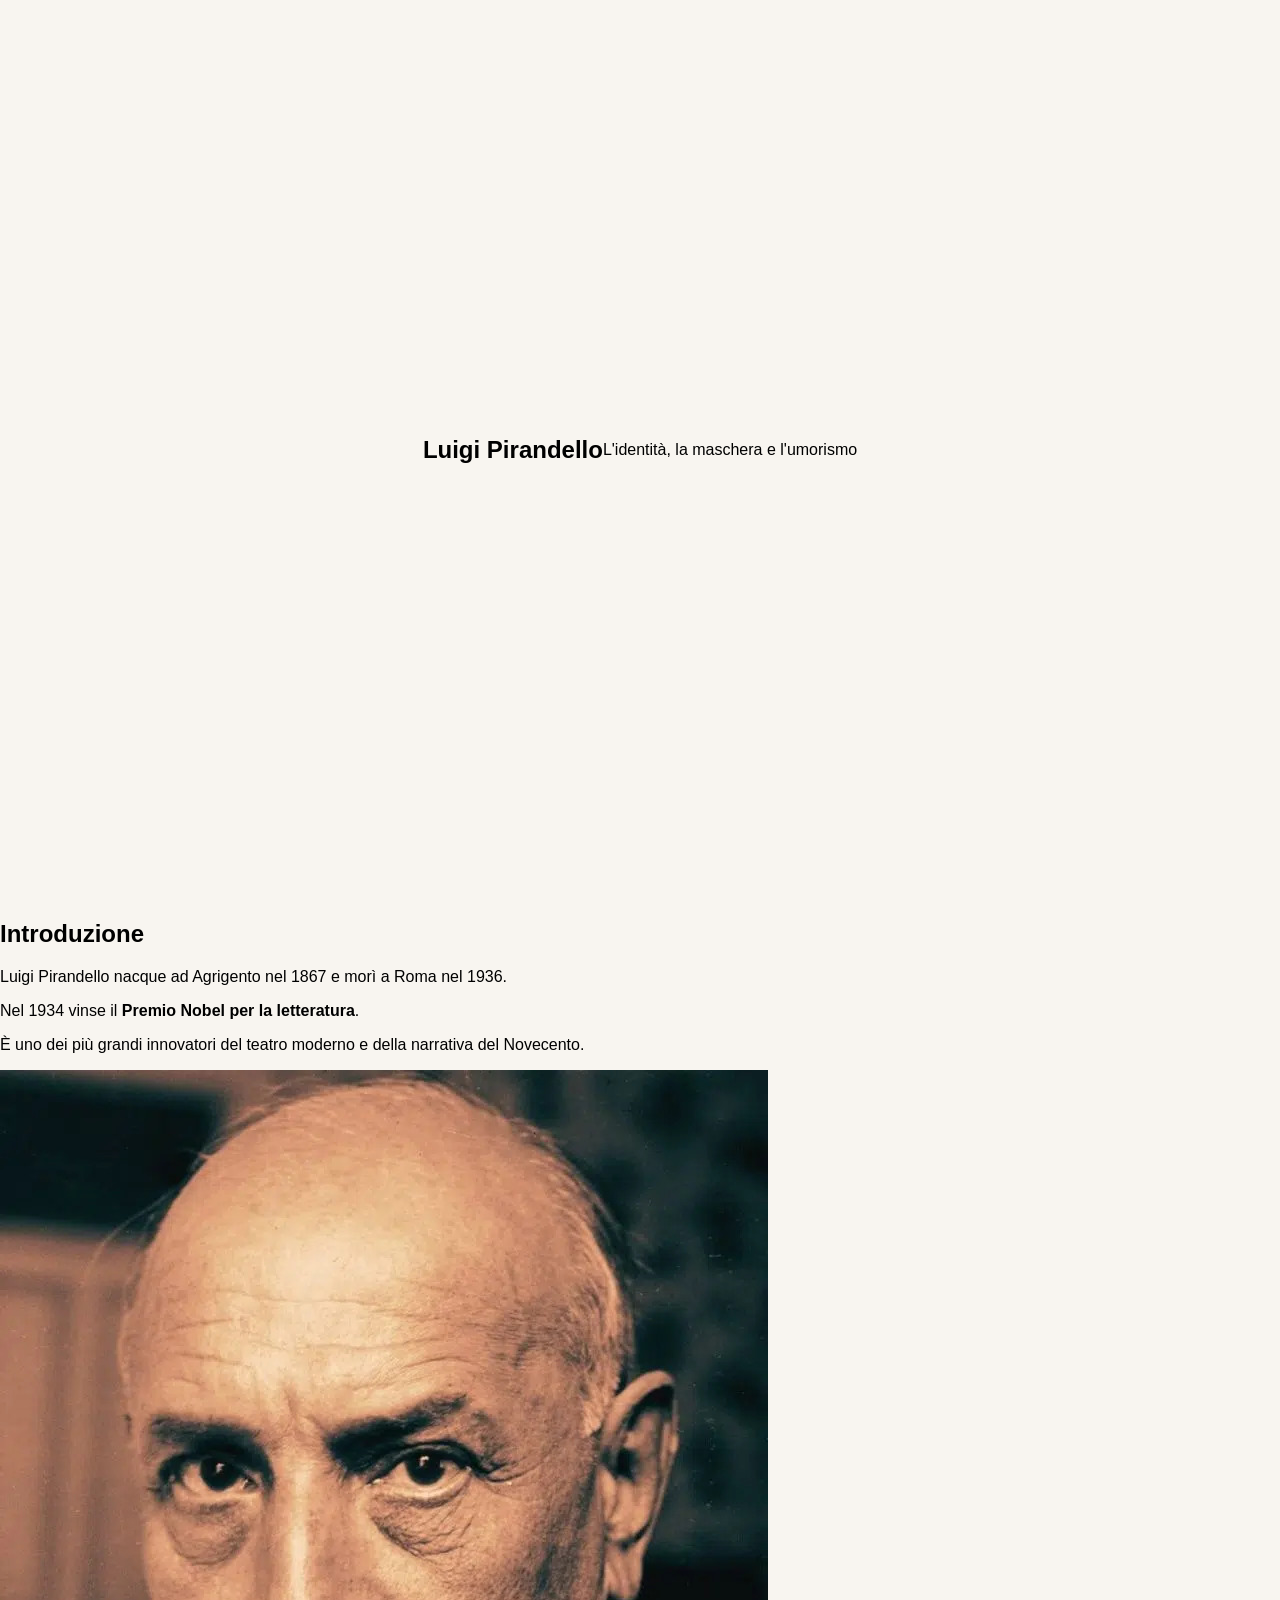
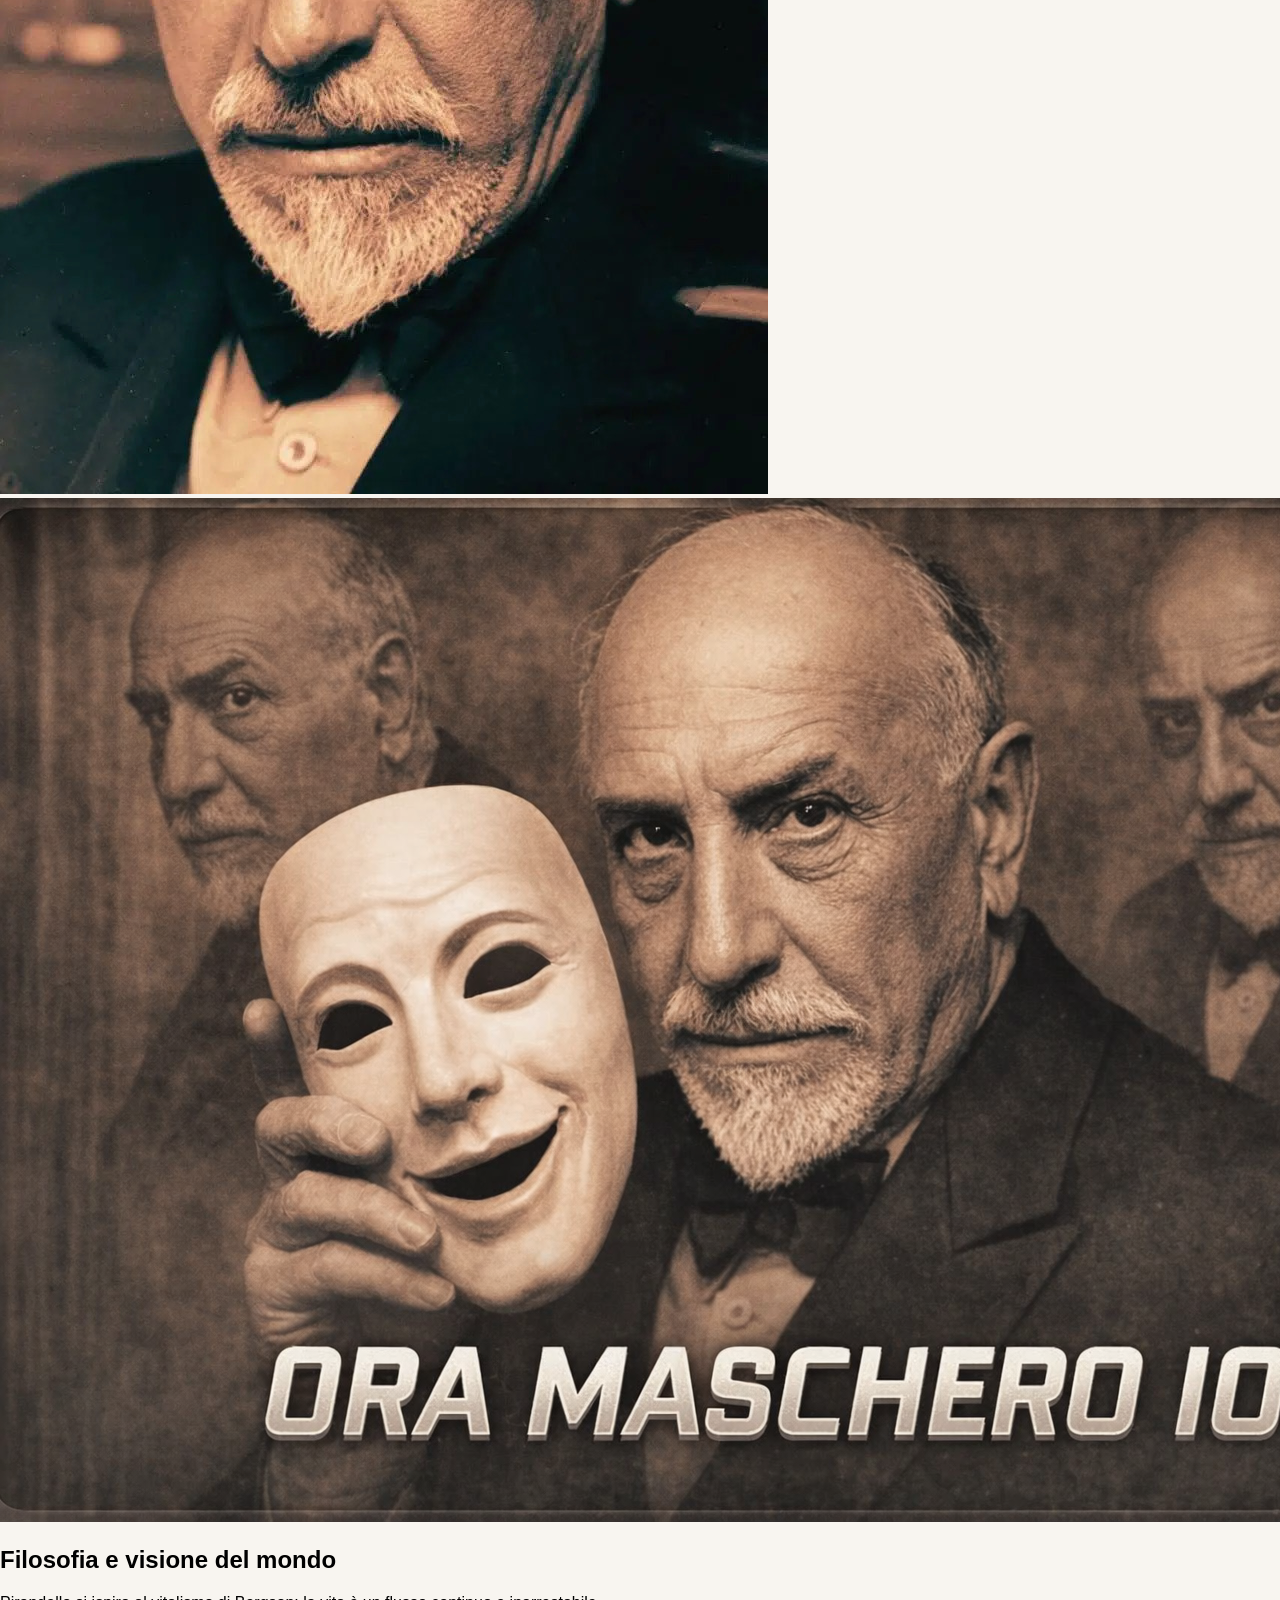
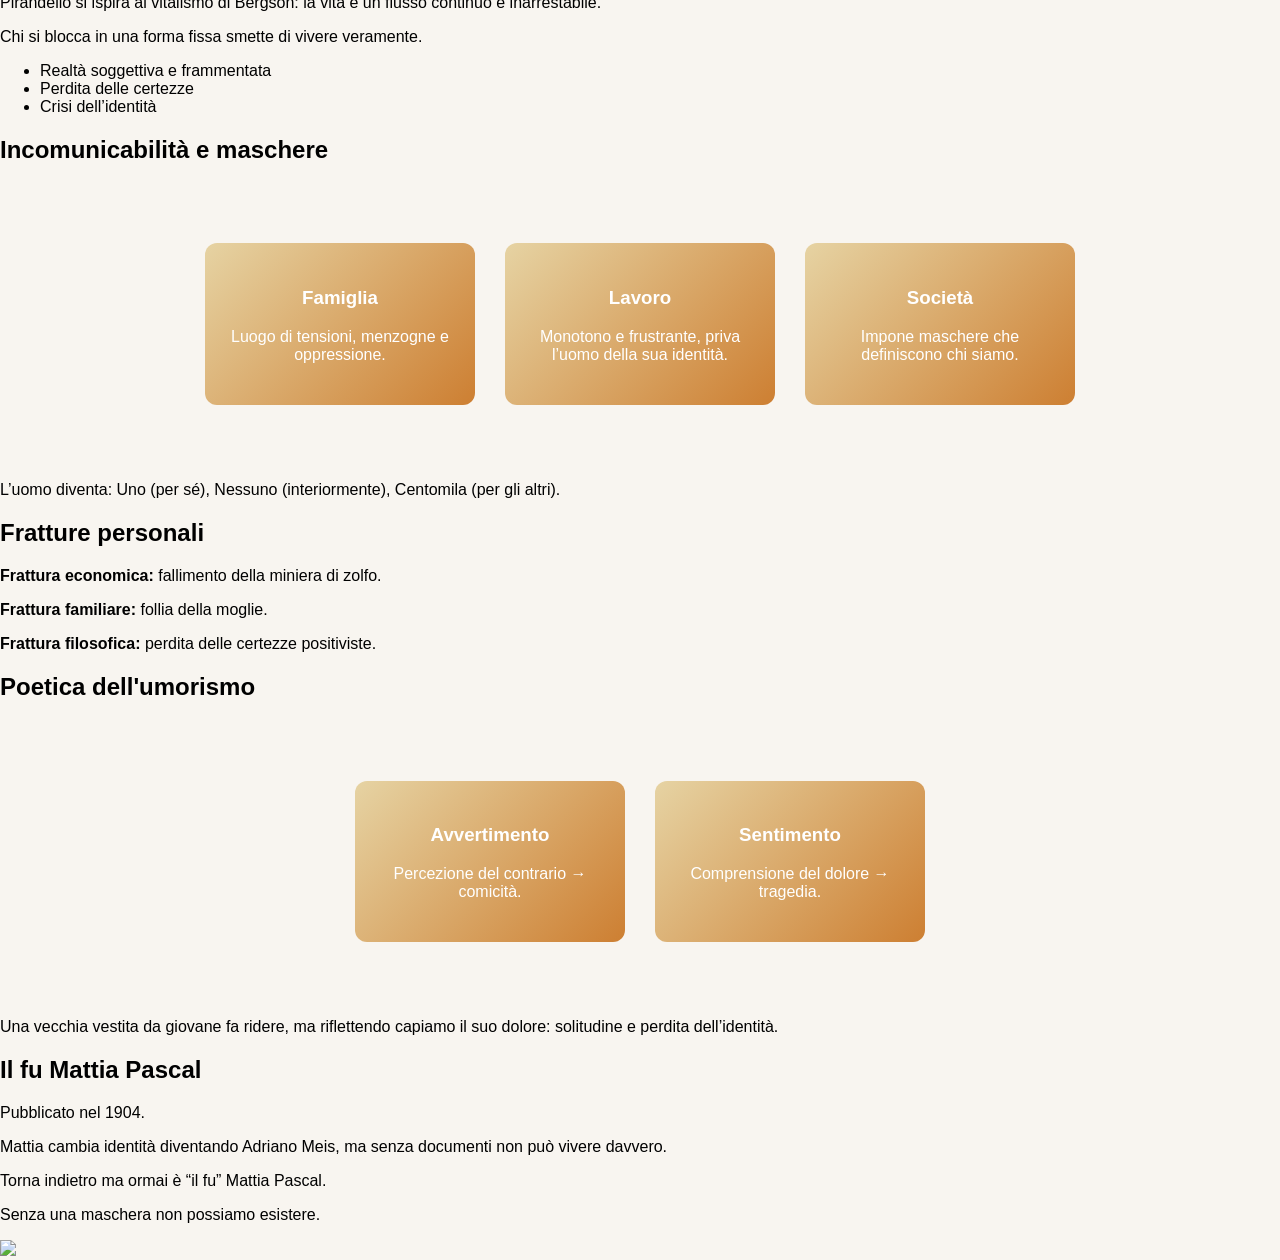
==== index.html @ 7fdcc5a4 "Update index.html" ====
<!DOCTYPE html>
<html lang="it">
<head>
    <meta charset="UTF-8">
    <meta name="viewport" content="width=device-width, initial-scale=1.0">
    <title>Luigi Pirandello</title>

    <link rel="stylesheet" href="style.css">

    <!-- Font -->
    <link href="https://fonts.googleapis.com/css2?family=Playfair+Display:wght@500;600&family=Inter:wght@300;400;500&display=swap" rel="stylesheet">
</head>

<body>

<div class="container">

    <!-- HERO -->
    <section class="hero">
        <h1>Luigi Pirandello</h1>
        <p>L'identità, la maschera e l'umorismo</p>
    </section>

    <!-- INTRO -->
    <section class="grid">
        <div class="text">
            <h2>Introduzione</h2>
            <p>Luigi Pirandello nacque ad Agrigento nel 1867 e morì a Roma nel 1936.</p>
            <p>Nel 1934 vinse il <strong>Premio Nobel per la letteratura</strong>.</p>
            <p>È uno dei più grandi innovatori del teatro moderno e della narrativa del Novecento.</p>
        </div>
        <img src="Luigi-Pirandello-768x1024.jpg">
    </section>

    <!-- FILOSOFIA -->
    <section class="grid reverse">
        <img src="Copilot_20260410_205900.png">
        <div class="text">
            <h2>Filosofia e visione del mondo</h2>
            <p>Pirandello si ispira al vitalismo di Bergson: la vita è un flusso continuo e inarrestabile.</p>
            <p>Chi si blocca in una forma fissa smette di vivere veramente.</p>
            <ul>
                <li>Realtà soggettiva e frammentata</li>
                <li>Perdita delle certezze</li>
                <li>Crisi dell’identità</li>
            </ul>
        </div>
    </section>

    <!-- INCOMUNICABILITÀ -->
    <section class="card-section">
        <h2>Incomunicabilità e maschere</h2>

        <div class="cards">
            <div class="card">
                <h3>Famiglia</h3>
                <p>Luogo di tensioni, menzogne e oppressione.</p>
            </div>

            <div class="card">
                <h3>Lavoro</h3>
                <p>Monotono e frustrante, priva l’uomo della sua identità.</p>
            </div>

            <div class="card">
                <h3>Società</h3>
                <p>Impone maschere che definiscono chi siamo.</p>
            </div>
        </div>

        <p class="highlight">L’uomo diventa: Uno (per sé), Nessuno (interiormente), Centomila (per gli altri).</p>
    </section>

    <!-- FRATTURE -->
    <section class="grid">
        <div class="text">
            <h2>Fratture personali</h2>
            <p><strong>Frattura economica:</strong> fallimento della miniera di zolfo.</p>
            <p><strong>Frattura familiare:</strong> follia della moglie.</p>
            <p><strong>Frattura filosofica:</strong> perdita delle certezze positiviste.</p>
        </div>
    </section>

    <!-- UMORISMO -->
    <section class="card-section">
        <h2>Poetica dell'umorismo</h2>

        <div class="cards">
            <div class="card">
                <h3>Avvertimento</h3>
                <p>Percezione del contrario → comicità.</p>
            </div>

            <div class="card">
                <h3>Sentimento</h3>
                <p>Comprensione del dolore → tragedia.</p>
            </div>
        </div>

        <p class="example">
            Una vecchia vestita da giovane fa ridere, ma riflettendo capiamo il suo dolore:
            solitudine e perdita dell’identità.
        </p>
    </section>

    <!-- MATTIA PASCAL -->
    <section class="grid">
        <div class="text">
            <h2>Il fu Mattia Pascal</h2>
            <p>Pubblicato nel 1904.</p>
            <p>Mattia cambia identità diventando Adriano Meis, ma senza documenti non può vivere davvero.</p>
            <p>Torna indietro ma ormai è “il fu” Mattia Pascal.</p>
            <p class="highlight">Senza una maschera non possiamo esistere.</p>
        </div>
        <img src="Mattia2.png">
    </section>

</div>

<script src="script.js"></script>
</body>
</html>
---- style.css ----
body {
    margin: 0;
    font-family: 'Segoe UI', sans-serif;
    background: #f8f5f0;
}

/* HERO */
.hero {
    height: 100vh;
    position: relative;
    display: flex;
    justify-content: center;
    align-items: center;
}

.hero-img {
    position: absolute;
    height: 90%;
    bottom: 0;
    opacity: 0.9;
    filter: drop-shadow(0 0 30px rgba(0,0,0,0.3));
}

.overlay {
    position: absolute;
    width: 100%;
    height: 100%;
    background: linear-gradient(to top, #f8f5f0 20%, transparent);
}

.hero-text {
    position: relative;
    text-align: center;
    max-width: 600px;
}

.hero-text h1 {
    font-size: 3rem;
    color: #b8860b;
}

.hero-text p {
    background: white;
    padding: 15px;
    border-radius: 10px;
}

/* CARDS */
.cards {
    display: flex;
    justify-content: center;
    gap: 30px;
    padding: 60px;
}

.card {
    background: linear-gradient(135deg, #e6d3a3, #cd7f32);
    padding: 25px;
    width: 220px;
    text-align: center;
    color: white;
    text-decoration: none;
    border-radius: 12px;
    transition: 0.3s;
}

.card:hover {
    transform: translateY(-10px);
}

/* ANIMAZIONE */
.hidden {
    opacity: 0;
    transform: translateY(50px);
}

.show {
    opacity: 1;
    transform: translateY(0);
    transition: 1s ease;
}

/* PAGINE */
.page {
    background-size: cover;
    background-position: center;
}

header {
    position: relative;
    z-index: 2;
    padding: 20px;
    color: white;
}

.content {
    position: relative;
    z-index: 2;
    max-width: 800px;
    margin: auto;
    background: rgba(255,255,255,0.9);
    padding: 20px;
    border-radius: 10px;
}
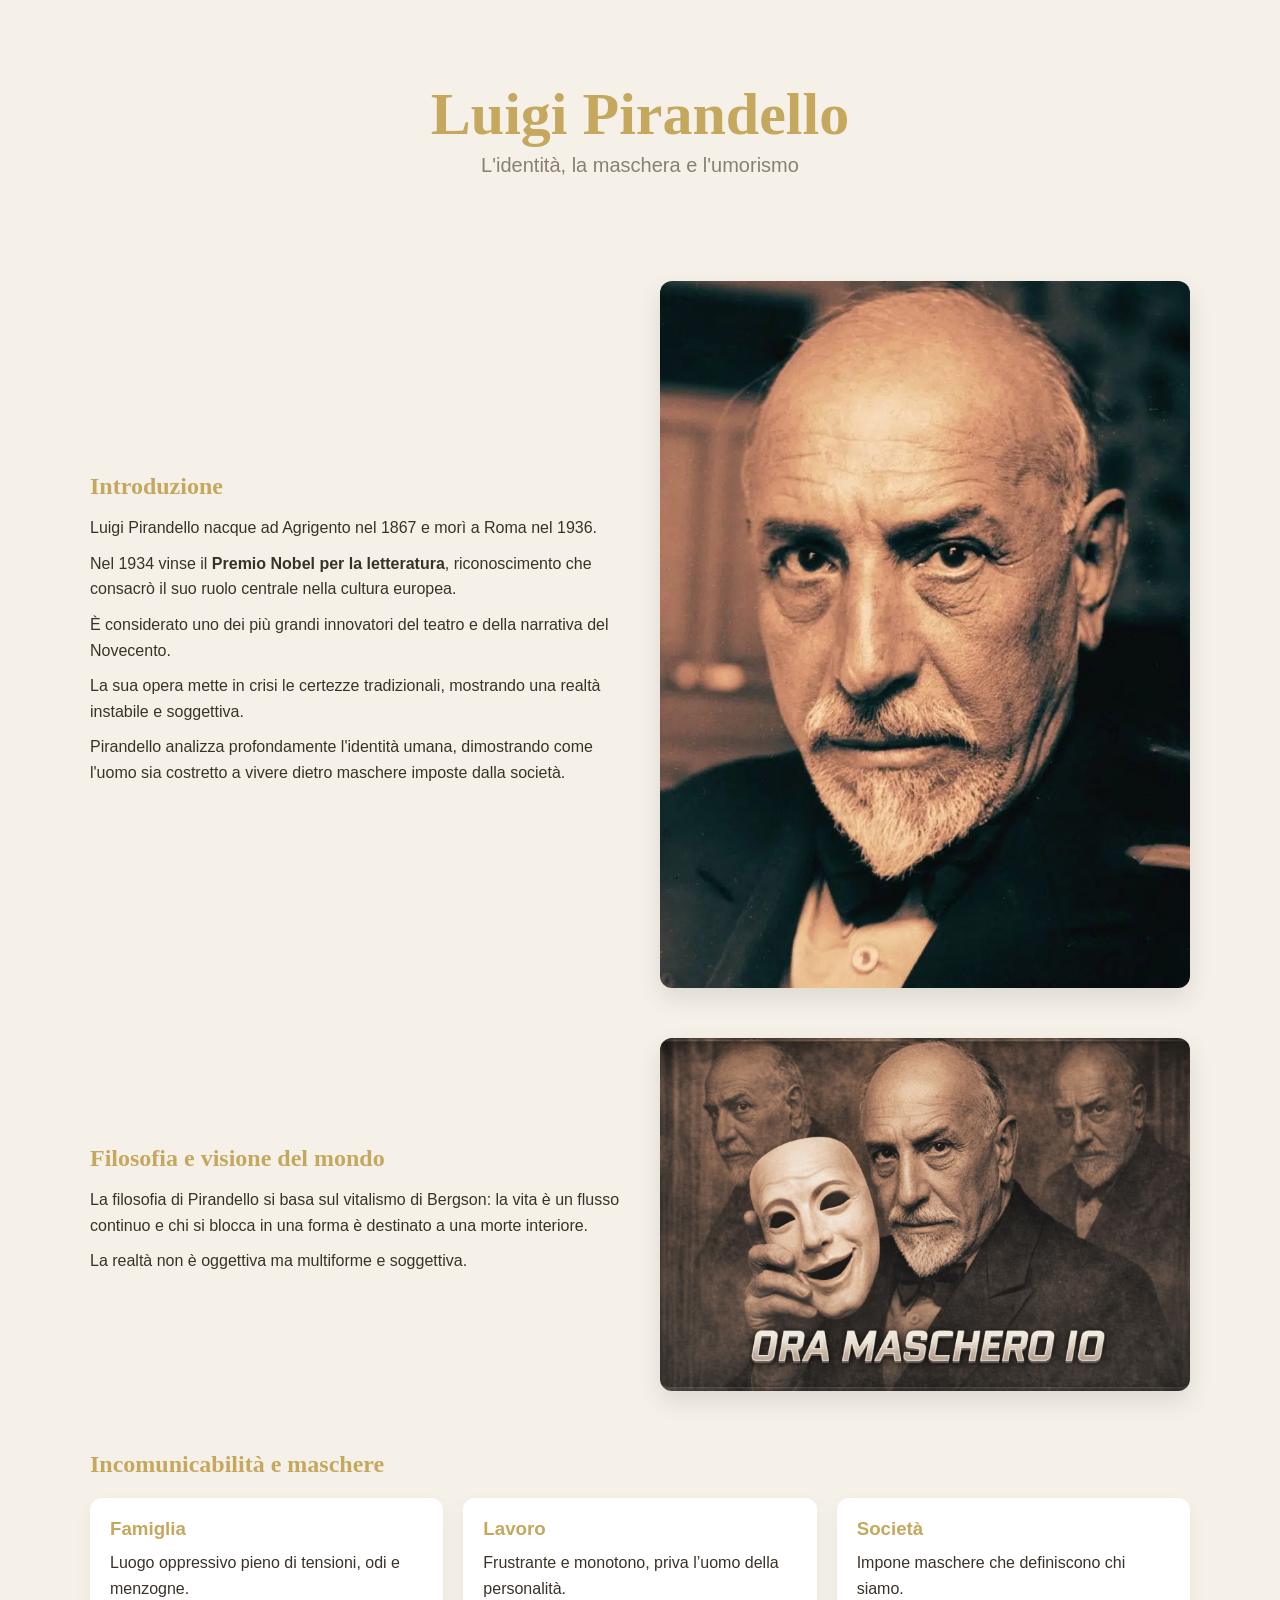
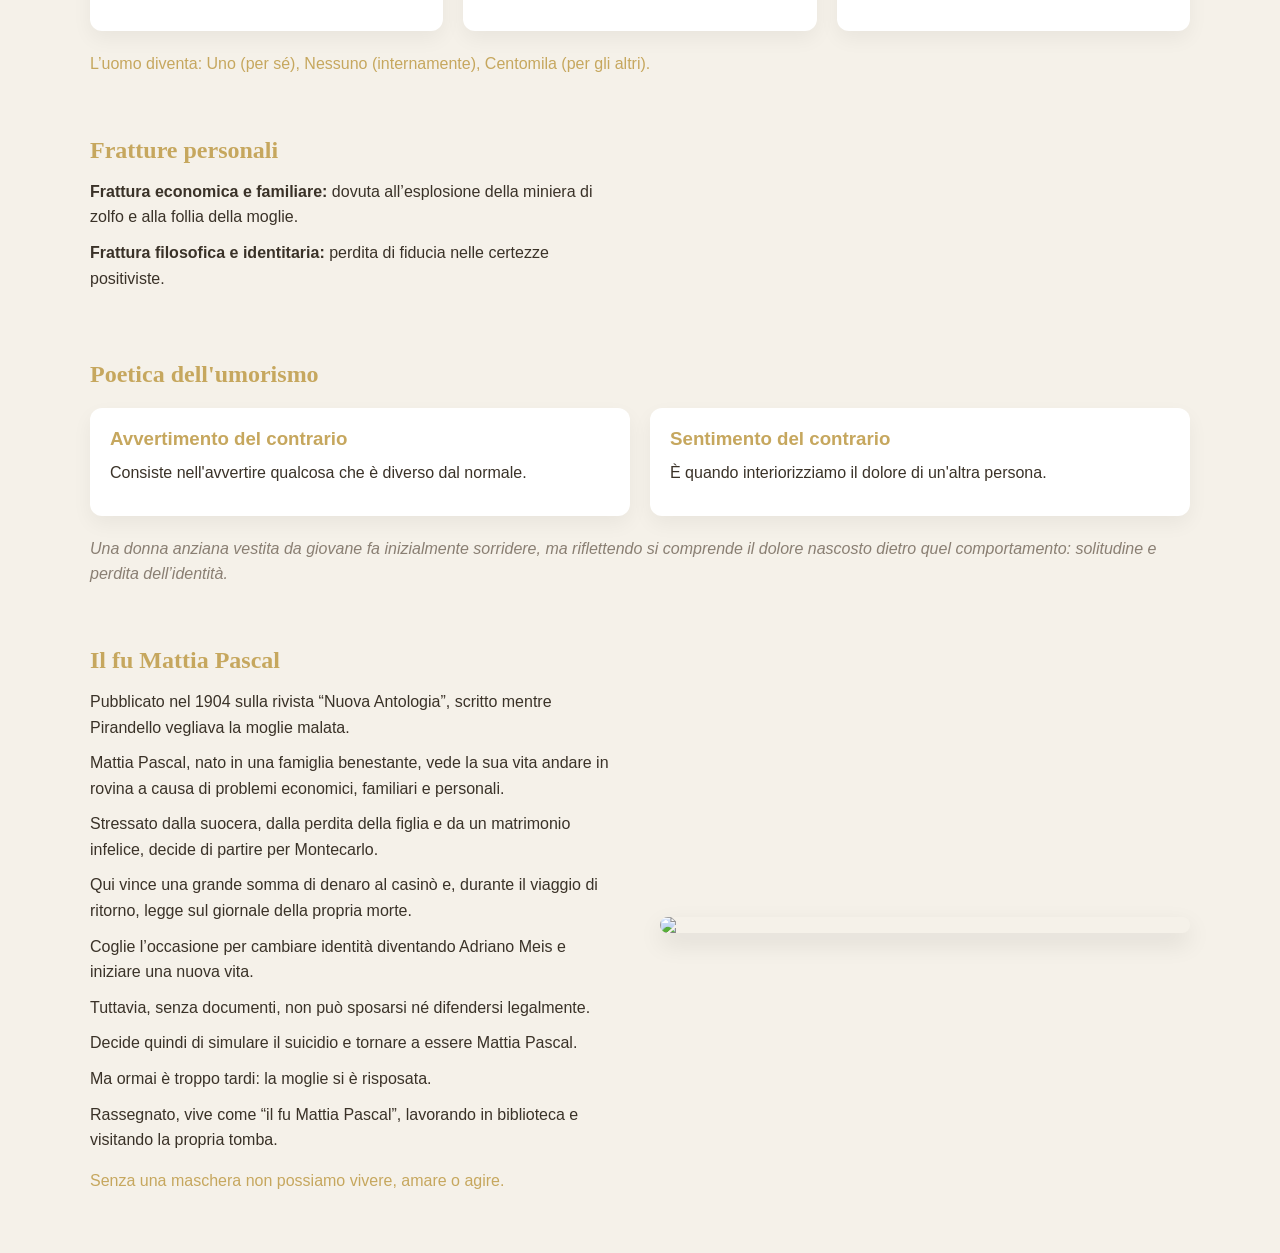
==== commit c9f2fbd0: "Refine content and structure in index.html Updated various sections in index.html to enhance content" ====
--- a/index.html
+++ b/index.html
@@ -1,119 +1,126 @@
 <!DOCTYPE html>
 <html lang="it">
 <head>
-    <meta charset="UTF-8">
-    <meta name="viewport" content="width=device-width, initial-scale=1.0">
-    <title>Luigi Pirandello</title>
+<meta charset="UTF-8">
+<meta name="viewport" content="width=device-width, initial-scale=1.0">
+<title>Luigi Pirandello</title>
 
-    <link rel="stylesheet" href="style.css">
+<link rel="stylesheet" href="style.css">
 
-    <!-- Font -->
-    <link href="https://fonts.googleapis.com/css2?family=Playfair+Display:wght@500;600&family=Inter:wght@300;400;500&display=swap" rel="stylesheet">
+<!-- FONT ELEGANTI -->
+<link href="https://fonts.googleapis.com/css2?family=Cormorant+Garamond:wght@500;600&family=Libre+Baskerville&display=swap" rel="stylesheet">
 </head>
 
 <body>
 
 <div class="container">
 
-    <!-- HERO -->
-    <section class="hero">
-        <h1>Luigi Pirandello</h1>
-        <p>L'identità, la maschera e l'umorismo</p>
-    </section>
+<!-- HERO -->
+<section class="hero">
+    <h1>Luigi Pirandello</h1>
+    <p>L'identità, la maschera e l'umorismo</p>
+</section>
 
-    <!-- INTRO -->
-    <section class="grid">
-        <div class="text">
-            <h2>Introduzione</h2>
-            <p>Luigi Pirandello nacque ad Agrigento nel 1867 e morì a Roma nel 1936.</p>
-            <p>Nel 1934 vinse il <strong>Premio Nobel per la letteratura</strong>.</p>
-            <p>È uno dei più grandi innovatori del teatro moderno e della narrativa del Novecento.</p>
-        </div>
-        <img src="Luigi-Pirandello-768x1024.jpg">
-    </section>
+<!-- INTRO -->
+<section class="grid">
+    <div class="text">
+        <h2>Introduzione</h2>
+        <p>Luigi Pirandello nacque ad Agrigento nel 1867 e morì a Roma nel 1936.</p>
+        <p>Nel 1934 vinse il <strong>Premio Nobel per la letteratura</strong>, riconoscimento che consacrò il suo ruolo centrale nella cultura europea.</p>
+        <p>È considerato uno dei più grandi innovatori del teatro e della narrativa del Novecento.</p>
+        <p>La sua opera mette in crisi le certezze tradizionali, mostrando una realtà instabile e soggettiva.</p>
+        <p>Pirandello analizza profondamente l'identità umana, dimostrando come l'uomo sia costretto a vivere dietro maschere imposte dalla società.</p>
+    </div>
+    <img src="Luigi-Pirandello-768x1024.jpg">
+</section>
 
-    <!-- FILOSOFIA -->
-    <section class="grid reverse">
-        <img src="Copilot_20260410_205900.png">
-        <div class="text">
-            <h2>Filosofia e visione del mondo</h2>
-            <p>Pirandello si ispira al vitalismo di Bergson: la vita è un flusso continuo e inarrestabile.</p>
-            <p>Chi si blocca in una forma fissa smette di vivere veramente.</p>
-            <ul>
-                <li>Realtà soggettiva e frammentata</li>
-                <li>Perdita delle certezze</li>
-                <li>Crisi dell’identità</li>
-            </ul>
-        </div>
-    </section>
+<!-- FILOSOFIA -->
+<section class="grid reverse">
+    <img src="Copilot_20260410_205900.png">
+    <div class="text">
+        <h2>Filosofia e visione del mondo</h2>
+        <p>La filosofia di Pirandello si basa sul vitalismo di Bergson: la vita è un flusso continuo e chi si blocca in una forma è destinato a una morte interiore.</p>
+        <p>La realtà non è oggettiva ma multiforme e soggettiva.</p>
+    </div>
+</section>
 
-    <!-- INCOMUNICABILITÀ -->
-    <section class="card-section">
-        <h2>Incomunicabilità e maschere</h2>
+<!-- INCOMUNICABILITÀ -->
+<section class="card-section">
+    <h2>Incomunicabilità e maschere</h2>
 
-        <div class="cards">
-            <div class="card">
-                <h3>Famiglia</h3>
-                <p>Luogo di tensioni, menzogne e oppressione.</p>
-            </div>
-
-            <div class="card">
-                <h3>Lavoro</h3>
-                <p>Monotono e frustrante, priva l’uomo della sua identità.</p>
-            </div>
-
-            <div class="card">
-                <h3>Società</h3>
-                <p>Impone maschere che definiscono chi siamo.</p>
-            </div>
+    <div class="cards">
+        <div class="card">
+            <h3>Famiglia</h3>
+            <p>Luogo oppressivo pieno di tensioni, odi e menzogne.</p>
         </div>
 
-        <p class="highlight">L’uomo diventa: Uno (per sé), Nessuno (interiormente), Centomila (per gli altri).</p>
-    </section>
-
-    <!-- FRATTURE -->
-    <section class="grid">
-        <div class="text">
-            <h2>Fratture personali</h2>
-            <p><strong>Frattura economica:</strong> fallimento della miniera di zolfo.</p>
-            <p><strong>Frattura familiare:</strong> follia della moglie.</p>
-            <p><strong>Frattura filosofica:</strong> perdita delle certezze positiviste.</p>
-        </div>
-    </section>
-
-    <!-- UMORISMO -->
-    <section class="card-section">
-        <h2>Poetica dell'umorismo</h2>
-
-        <div class="cards">
-            <div class="card">
-                <h3>Avvertimento</h3>
-                <p>Percezione del contrario → comicità.</p>
-            </div>
-
-            <div class="card">
-                <h3>Sentimento</h3>
-                <p>Comprensione del dolore → tragedia.</p>
-            </div>
+        <div class="card">
+            <h3>Lavoro</h3>
+            <p>Frustrante e monotono, priva l’uomo della personalità.</p>
         </div>
 
-        <p class="example">
-            Una vecchia vestita da giovane fa ridere, ma riflettendo capiamo il suo dolore:
-            solitudine e perdita dell’identità.
+        <div class="card">
+            <h3>Società</h3>
+            <p>Impone maschere che definiscono chi siamo.</p>
+        </div>
+    </div>
+
+    <p class="highlight">
+        L’uomo diventa: Uno (per sé), Nessuno (internamente), Centomila (per gli altri).
+    </p>
+</section>
+
+<!-- FRATTURE -->
+<section class="grid">
+    <div class="text">
+        <h2>Fratture personali</h2>
+        <p><strong>Frattura economica e familiare:</strong> dovuta all’esplosione della miniera di zolfo e alla follia della moglie.</p>
+        <p><strong>Frattura filosofica e identitaria:</strong> perdita di fiducia nelle certezze positiviste.</p>
+    </div>
+</section>
+
+<!-- UMORISMO -->
+<section class="card-section">
+    <h2>Poetica dell'umorismo</h2>
+
+    <div class="cards">
+        <div class="card">
+            <h3>Avvertimento del contrario</h3>
+            <p>Consiste nell'avvertire qualcosa che è diverso dal normale.</p>
+        </div>
+
+        <div class="card">
+            <h3>Sentimento del contrario</h3>
+            <p>È quando interiorizziamo il dolore di un'altra persona.</p>
+        </div>
+    </div>
+
+    <p class="example">
+        Una donna anziana vestita da giovane fa inizialmente sorridere, ma riflettendo
+        si comprende il dolore nascosto dietro quel comportamento: solitudine e perdita dell’identità.
+    </p>
+</section>
+
+<!-- MATTIA PASCAL -->
+<section class="grid">
+    <div class="text">
+        <h2>Il fu Mattia Pascal</h2>
+        <p>Pubblicato nel 1904 sulla rivista “Nuova Antologia”, scritto mentre Pirandello vegliava la moglie malata.</p>
+        <p>Mattia Pascal, nato in una famiglia benestante, vede la sua vita andare in rovina a causa di problemi economici, familiari e personali.</p>
+        <p>Stressato dalla suocera, dalla perdita della figlia e da un matrimonio infelice, decide di partire per Montecarlo.</p>
+        <p>Qui vince una grande somma di denaro al casinò e, durante il viaggio di ritorno, legge sul giornale della propria morte.</p>
+        <p>Coglie l’occasione per cambiare identità diventando Adriano Meis e iniziare una nuova vita.</p>
+        <p>Tuttavia, senza documenti, non può sposarsi né difendersi legalmente.</p>
+        <p>Decide quindi di simulare il suicidio e tornare a essere Mattia Pascal.</p>
+        <p>Ma ormai è troppo tardi: la moglie si è risposata.</p>
+        <p>Rassegnato, vive come “il fu Mattia Pascal”, lavorando in biblioteca e visitando la propria tomba.</p>
+
+        <p class="highlight">
+            Senza una maschera non possiamo vivere, amare o agire.
         </p>
-    </section>
-
-    <!-- MATTIA PASCAL -->
-    <section class="grid">
-        <div class="text">
-            <h2>Il fu Mattia Pascal</h2>
-            <p>Pubblicato nel 1904.</p>
-            <p>Mattia cambia identità diventando Adriano Meis, ma senza documenti non può vivere davvero.</p>
-            <p>Torna indietro ma ormai è “il fu” Mattia Pascal.</p>
-            <p class="highlight">Senza una maschera non possiamo esistere.</p>
-        </div>
-        <img src="Mattia2.png">
-    </section>
+    </div>
+    <img src="Mattia2.png">
+</section>
 
 </div>
 
--- a/style.css
+++ b/style.css
@@ -1,104 +1,112 @@
+:root {
+    --beige: #F5F1E9;
+    --gold: #C6A75E;
+    --dark: #3A3228;
+    --light: #8A7F73;
+}
+
+* {
+    margin:0;
+    padding:0;
+    box-sizing:border-box;
+}
+
 body {
-    margin: 0;
-    font-family: 'Segoe UI', sans-serif;
-    background: #f8f5f0;
+    font-family: 'Inter', sans-serif;
+    background: var(--beige);
+    color: var(--dark);
+}
+
+.container {
+    width: 1100px;
+    margin: auto;
 }
 
 /* HERO */
 .hero {
-    height: 100vh;
-    position: relative;
-    display: flex;
-    justify-content: center;
-    align-items: center;
+    text-align:center;
+    padding:80px 0 40px;
 }
 
-.hero-img {
-    position: absolute;
-    height: 90%;
-    bottom: 0;
-    opacity: 0.9;
-    filter: drop-shadow(0 0 30px rgba(0,0,0,0.3));
+.hero h1 {
+    font-family: 'Playfair Display', serif;
+    font-size:60px;
+    color: var(--gold);
 }
 
-.overlay {
-    position: absolute;
-    width: 100%;
-    height: 100%;
-    background: linear-gradient(to top, #f8f5f0 20%, transparent);
+.hero p {
+    font-size:20px;
+    color: var(--light);
 }
 
-.hero-text {
-    position: relative;
-    text-align: center;
-    max-width: 600px;
+/* GRID */
+.grid {
+    display:grid;
+    grid-template-columns:1fr 1fr;
+    gap:40px;
+    margin:50px 0;
+    align-items:center;
 }
 
-.hero-text h1 {
-    font-size: 3rem;
-    color: #b8860b;
+.reverse {
+    direction: rtl;
 }
 
-.hero-text p {
-    background: white;
-    padding: 15px;
-    border-radius: 10px;
+.reverse .text {
+    direction: ltr;
+}
+
+img {
+    width:100%;
+    border-radius:12px;
+    box-shadow:0 10px 25px rgba(0,0,0,0.1);
+}
+
+/* TEXT */
+h2 {
+    font-family: 'Playfair Display', serif;
+    color: var(--gold);
+    margin-bottom:15px;
+}
+
+p {
+    margin-bottom:10px;
+    line-height:1.6;
 }
 
 /* CARDS */
+.card-section {
+    margin:60px 0;
+}
+
 .cards {
-    display: flex;
-    justify-content: center;
-    gap: 30px;
-    padding: 60px;
+    display:flex;
+    gap:20px;
+    margin:20px 0;
 }
 
 .card {
-    background: linear-gradient(135deg, #e6d3a3, #cd7f32);
-    padding: 25px;
-    width: 220px;
-    text-align: center;
-    color: white;
-    text-decoration: none;
-    border-radius: 12px;
-    transition: 0.3s;
+    background:white;
+    padding:20px;
+    border-radius:12px;
+    flex:1;
+    box-shadow:0 8px 20px rgba(0,0,0,0.05);
 }
 
-.card:hover {
-    transform: translateY(-10px);
+.card h3 {
+    color: var(--gold);
+    margin-bottom:10px;
 }
 
-/* ANIMAZIONE */
-.hidden {
-    opacity: 0;
-    transform: translateY(50px);
+/* HIGHLIGHT */
+.highlight {
+    margin-top:15px;
+    font-weight:500;
+    color: var(--gold);
 }
 
-.show {
-    opacity: 1;
-    transform: translateY(0);
-    transition: 1s ease;
+.example {
+    margin-top:20px;
+    font-style:italic;
+    color: var(--light);
 }
-
-/* PAGINE */
-.page {
-    background-size: cover;
-    background-position: center;
-}
-
-header {
-    position: relative;
-    z-index: 2;
-    padding: 20px;
-    color: white;
-}
-
-.content {
-    position: relative;
-    z-index: 2;
-    max-width: 800px;
-    margin: auto;
-    background: rgba(255,255,255,0.9);
-    padding: 20px;
-    border-radius: 10px;
-}
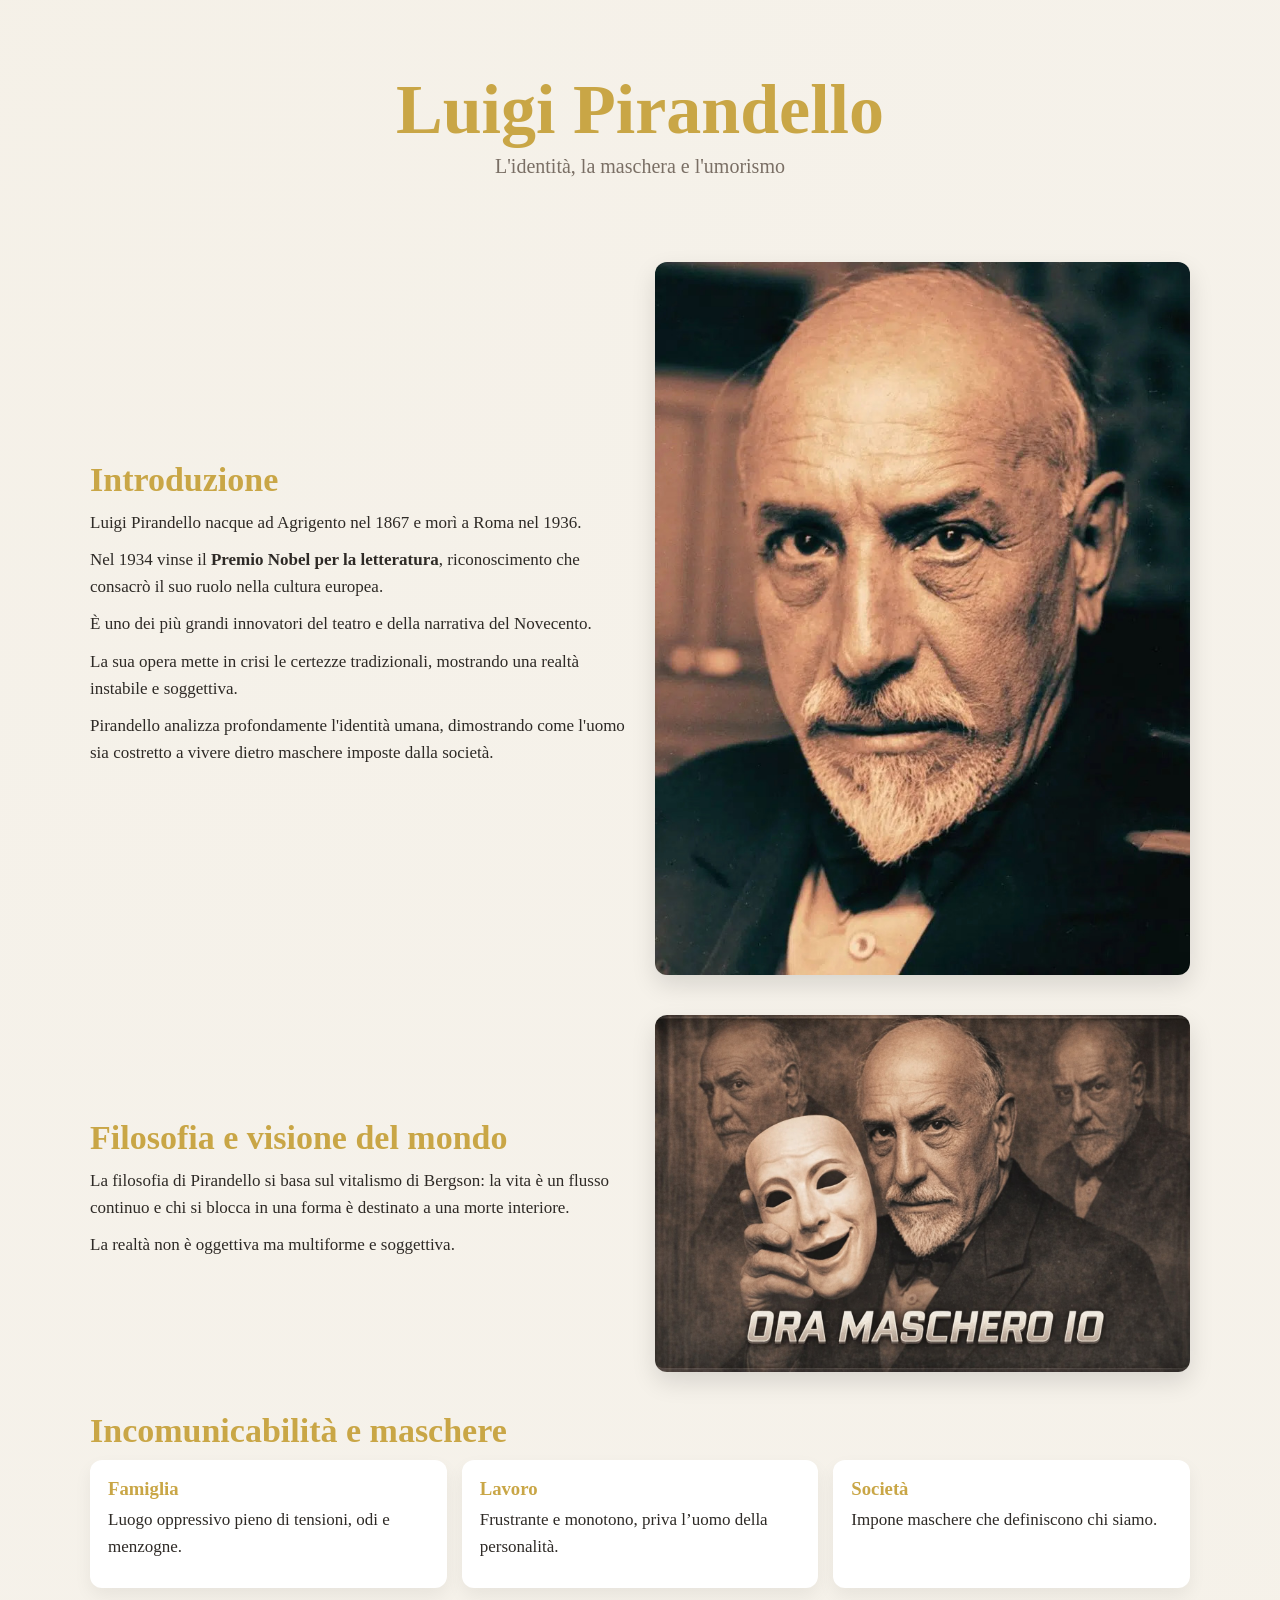
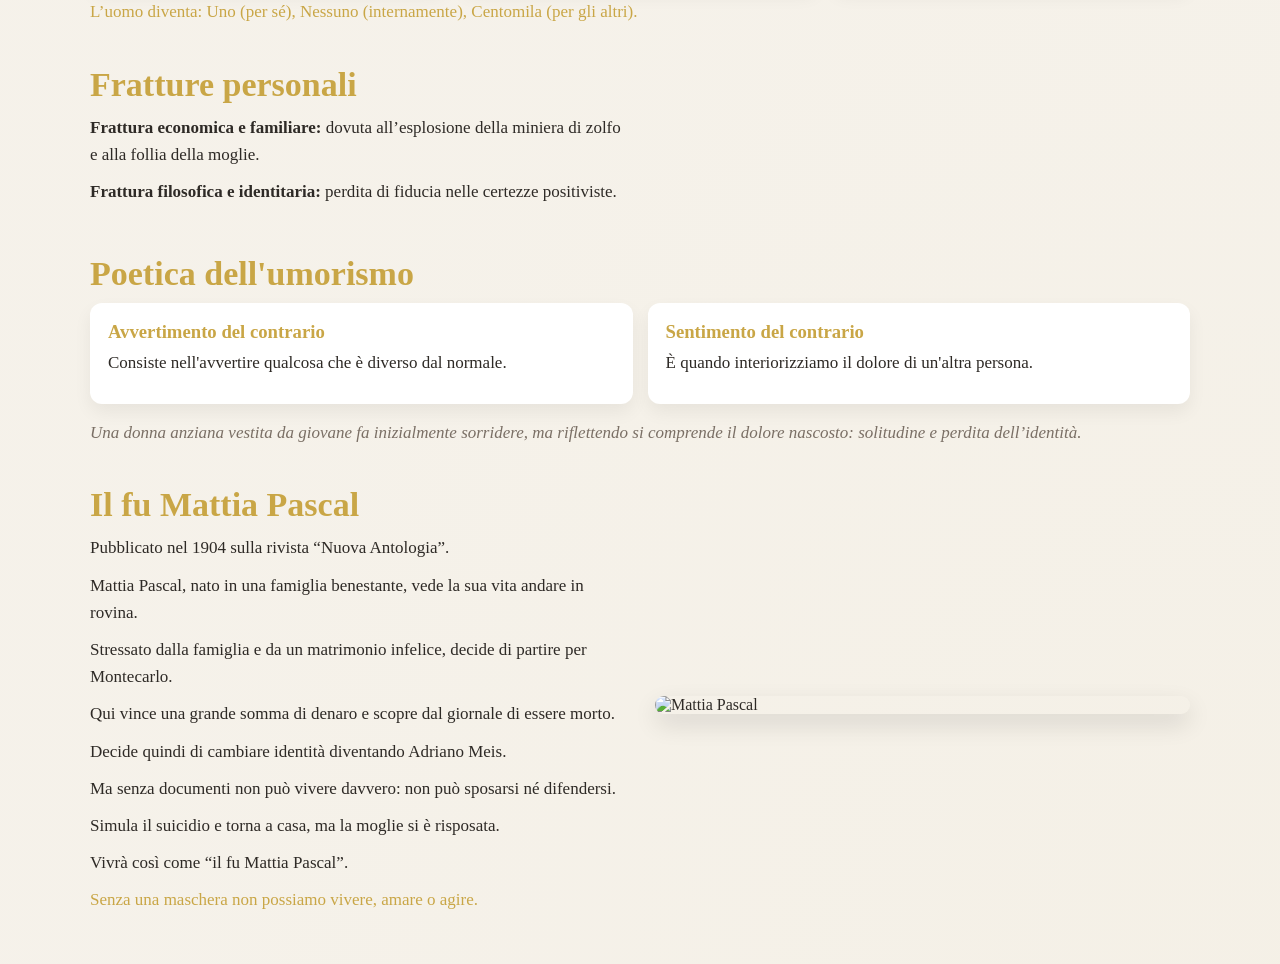
==== commit e336f87b: "Refactor index.html for accessibility and clarity Updated image tags to include alt attributes and r" ====
--- a/index.html
+++ b/index.html
@@ -5,9 +5,10 @@
 <meta name="viewport" content="width=device-width, initial-scale=1.0">
 <title>Luigi Pirandello</title>
 
+<!-- CSS -->
 <link rel="stylesheet" href="style.css">
 
-<!-- FONT ELEGANTI -->
+<!-- FONT -->
 <link href="https://fonts.googleapis.com/css2?family=Cormorant+Garamond:wght@500;600&family=Libre+Baskerville&display=swap" rel="stylesheet">
 </head>
 
@@ -26,17 +27,17 @@
     <div class="text">
         <h2>Introduzione</h2>
         <p>Luigi Pirandello nacque ad Agrigento nel 1867 e morì a Roma nel 1936.</p>
-        <p>Nel 1934 vinse il <strong>Premio Nobel per la letteratura</strong>, riconoscimento che consacrò il suo ruolo centrale nella cultura europea.</p>
-        <p>È considerato uno dei più grandi innovatori del teatro e della narrativa del Novecento.</p>
+        <p>Nel 1934 vinse il <strong>Premio Nobel per la letteratura</strong>, riconoscimento che consacrò il suo ruolo nella cultura europea.</p>
+        <p>È uno dei più grandi innovatori del teatro e della narrativa del Novecento.</p>
         <p>La sua opera mette in crisi le certezze tradizionali, mostrando una realtà instabile e soggettiva.</p>
         <p>Pirandello analizza profondamente l'identità umana, dimostrando come l'uomo sia costretto a vivere dietro maschere imposte dalla società.</p>
     </div>
-    <img src="Luigi-Pirandello-768x1024.jpg">
+    <img src="Luigi-Pirandello-768x1024.jpg" alt="Pirandello">
 </section>
 
 <!-- FILOSOFIA -->
 <section class="grid reverse">
-    <img src="Copilot_20260410_205900.png">
+    <img src="Copilot_20260410_205900.png" alt="Maschere">
     <div class="text">
         <h2>Filosofia e visione del mondo</h2>
         <p>La filosofia di Pirandello si basa sul vitalismo di Bergson: la vita è un flusso continuo e chi si blocca in una forma è destinato a una morte interiore.</p>
@@ -97,7 +98,7 @@
 
     <p class="example">
         Una donna anziana vestita da giovane fa inizialmente sorridere, ma riflettendo
-        si comprende il dolore nascosto dietro quel comportamento: solitudine e perdita dell’identità.
+        si comprende il dolore nascosto: solitudine e perdita dell’identità.
     </p>
 </section>
 
@@ -105,25 +106,26 @@
 <section class="grid">
     <div class="text">
         <h2>Il fu Mattia Pascal</h2>
-        <p>Pubblicato nel 1904 sulla rivista “Nuova Antologia”, scritto mentre Pirandello vegliava la moglie malata.</p>
-        <p>Mattia Pascal, nato in una famiglia benestante, vede la sua vita andare in rovina a causa di problemi economici, familiari e personali.</p>
-        <p>Stressato dalla suocera, dalla perdita della figlia e da un matrimonio infelice, decide di partire per Montecarlo.</p>
-        <p>Qui vince una grande somma di denaro al casinò e, durante il viaggio di ritorno, legge sul giornale della propria morte.</p>
-        <p>Coglie l’occasione per cambiare identità diventando Adriano Meis e iniziare una nuova vita.</p>
-        <p>Tuttavia, senza documenti, non può sposarsi né difendersi legalmente.</p>
-        <p>Decide quindi di simulare il suicidio e tornare a essere Mattia Pascal.</p>
-        <p>Ma ormai è troppo tardi: la moglie si è risposata.</p>
-        <p>Rassegnato, vive come “il fu Mattia Pascal”, lavorando in biblioteca e visitando la propria tomba.</p>
+        <p>Pubblicato nel 1904 sulla rivista “Nuova Antologia”.</p>
+        <p>Mattia Pascal, nato in una famiglia benestante, vede la sua vita andare in rovina.</p>
+        <p>Stressato dalla famiglia e da un matrimonio infelice, decide di partire per Montecarlo.</p>
+        <p>Qui vince una grande somma di denaro e scopre dal giornale di essere morto.</p>
+        <p>Decide quindi di cambiare identità diventando Adriano Meis.</p>
+        <p>Ma senza documenti non può vivere davvero: non può sposarsi né difendersi.</p>
+        <p>Simula il suicidio e torna a casa, ma la moglie si è risposata.</p>
+        <p>Vivrà così come “il fu Mattia Pascal”.</p>
 
         <p class="highlight">
             Senza una maschera non possiamo vivere, amare o agire.
         </p>
     </div>
-    <img src="Mattia2.png">
+    <img src="Mattia2.png" alt="Mattia Pascal">
 </section>
 
 </div>
 
+<!-- JS -->
 <script src="script.js"></script>
+
 </body>
 </html>
--- a/style.css
+++ b/style.css
@@ -1,112 +1,135 @@
+/* VARIABILI COLORI */
 :root {
     --beige: #F5F1E9;
-    --gold: #C6A75E;
-    --dark: #3A3228;
-    --light: #8A7F73;
+    --gold: #C9A646;
+    --dark: #2E2A26;
+    --soft: #7A6F65;
 }
 
+/* RESET */
 * {
     margin:0;
     padding:0;
     box-sizing:border-box;
 }
 
+/* SFONDO MODERNO */
 body {
-    font-family: 'Inter', sans-serif;
-    background: var(--beige);
+    font-family: 'Libre Baskerville', serif;
     color: var(--dark);
+
+    background:
+        linear-gradient(
+            rgba(245, 241, 233, 0.96),
+            rgba(245, 241, 233, 0.96)
+        ),
+        radial-gradient(circle at top left, #f3e6c9, transparent 40%),
+        radial-gradient(circle at bottom right, #e8d9a8, transparent 40%);
 }
 
+/* CONTENITORE */
 .container {
     width: 1100px;
-    margin: auto;
+    margin:auto;
 }
 
 /* HERO */
 .hero {
     text-align:center;
-    padding:80px 0 40px;
+    padding:70px 0 30px;
 }
 
 .hero h1 {
-    font-family: 'Playfair Display', serif;
-    font-size:60px;
+    font-family: 'Cormorant Garamond', serif;
+    font-size:70px;
     color: var(--gold);
 }
 
 .hero p {
     font-size:20px;
-    color: var(--light);
+    color: var(--soft);
 }
 
 /* GRID */
 .grid {
     display:grid;
     grid-template-columns:1fr 1fr;
-    gap:40px;
-    margin:50px 0;
+    gap:30px;
+    margin:40px 0;
     align-items:center;
 }
 
+/* REVERSE */
 .reverse {
     direction: rtl;
 }
 
 .reverse .text {
-    direction: ltr;
+    direction:ltr;
 }
 
+/* IMMAGINI */
 img {
     width:100%;
     border-radius:12px;
-    box-shadow:0 10px 25px rgba(0,0,0,0.1);
+    box-shadow:0 10px 25px rgba(0,0,0,0.12);
 }
 
-/* TEXT */
+/* TITOLI */
 h2 {
-    font-family: 'Playfair Display', serif;
+    font-family: 'Cormorant Garamond', serif;
     color: var(--gold);
-    margin-bottom:15px;
+    margin-bottom:10px;
+    font-size:34px;
 }
 
+/* TESTO */
 p {
     margin-bottom:10px;
+    font-size:17px;
     line-height:1.6;
 }
 
-/* CARDS */
+/* SEZIONE CARDS */
 .card-section {
-    margin:60px 0;
+    margin:40px 0;
 }
 
+/* CARDS */
 .cards {
     display:flex;
-    gap:20px;
-    margin:20px 0;
+    gap:15px;
+    margin-top:10px;
 }
 
 .card {
     background:white;
-    padding:20px;
+    padding:18px;
     border-radius:12px;
     flex:1;
-    box-shadow:0 8px 20px rgba(0,0,0,0.05);
+    box-shadow:0 8px 18px rgba(0,0,0,0.06);
+    transition: transform 0.3s ease;
+}
+
+.card:hover {
+    transform: translateY(-5px);
 }
 
 .card h3 {
     color: var(--gold);
-    margin-bottom:10px;
+    margin-bottom:6px;
+    font-family: 'Cormorant Garamond', serif;
 }
 
-/* HIGHLIGHT */
+/* TESTI SPECIALI */
 .highlight {
-    margin-top:15px;
+    margin-top:10px;
+    color: var(--gold);
     font-weight:500;
-    color: var(--gold);
 }
 
 .example {
-    margin-top:20px;
+    margin-top:15px;
     font-style:italic;
-    color: var(--light);
+    color: var(--soft);
 }
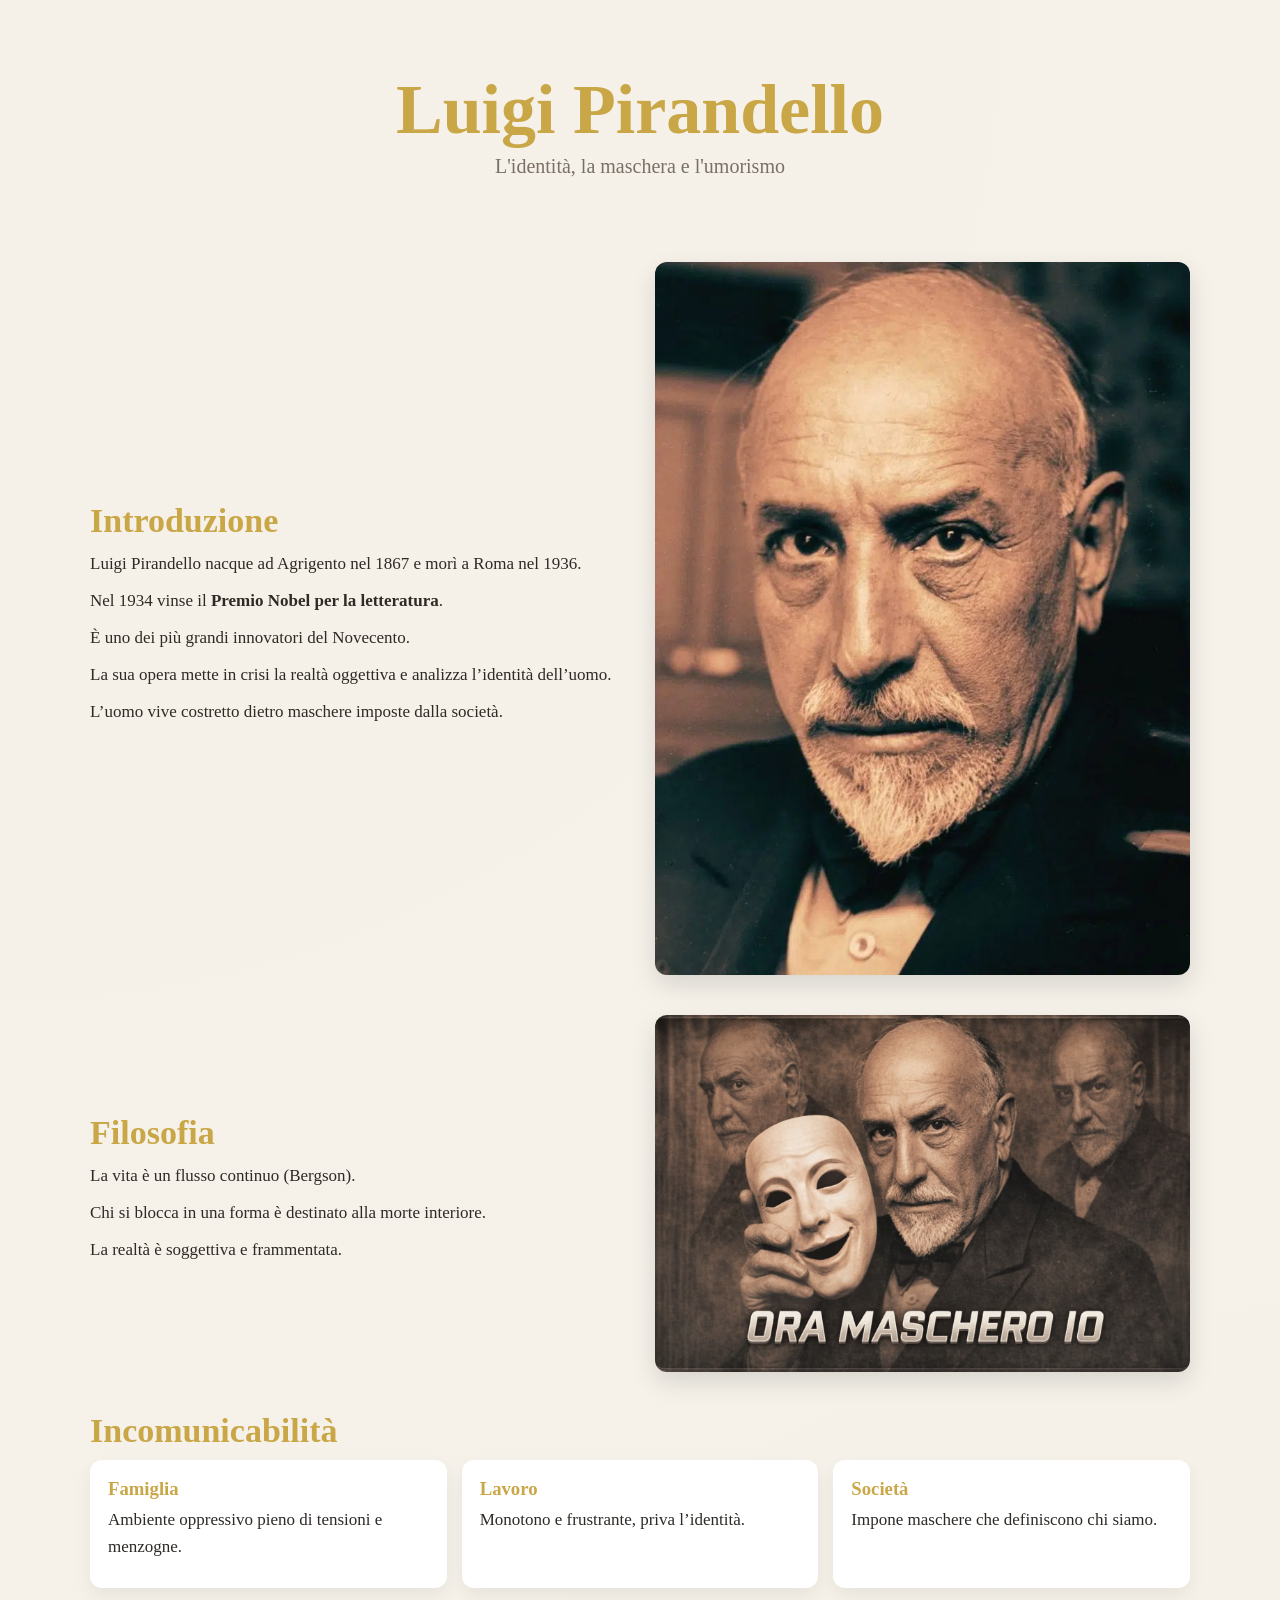
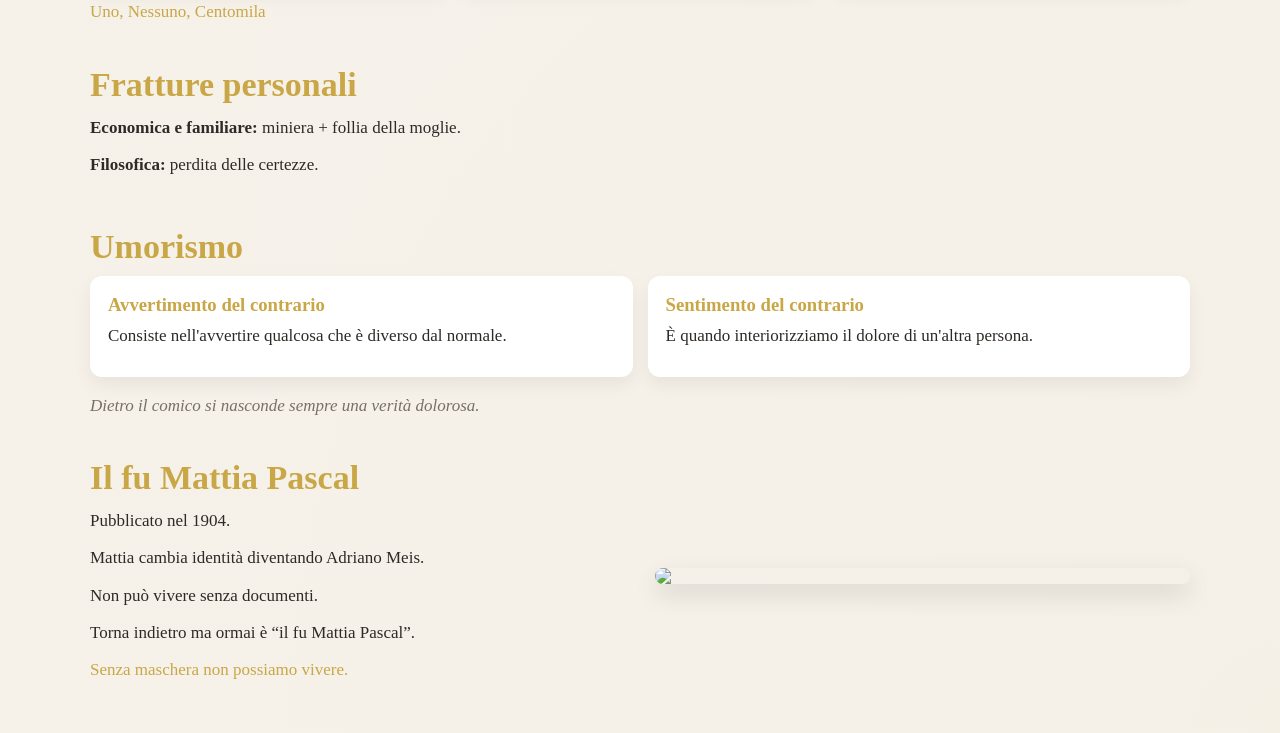
==== commit 92e2fc60: "Refactor content and structure in index.html" ====
--- a/index.html
+++ b/index.html
@@ -5,10 +5,8 @@
 <meta name="viewport" content="width=device-width, initial-scale=1.0">
 <title>Luigi Pirandello</title>
 
-<!-- CSS -->
 <link rel="stylesheet" href="style.css">
 
-<!-- FONT -->
 <link href="https://fonts.googleapis.com/css2?family=Cormorant+Garamond:wght@500;600&family=Libre+Baskerville&display=swap" rel="stylesheet">
 </head>
 
@@ -16,48 +14,45 @@
 
 <div class="container">
 
-<!-- HERO -->
 <section class="hero">
     <h1>Luigi Pirandello</h1>
     <p>L'identità, la maschera e l'umorismo</p>
 </section>
 
-<!-- INTRO -->
 <section class="grid">
     <div class="text">
         <h2>Introduzione</h2>
         <p>Luigi Pirandello nacque ad Agrigento nel 1867 e morì a Roma nel 1936.</p>
-        <p>Nel 1934 vinse il <strong>Premio Nobel per la letteratura</strong>, riconoscimento che consacrò il suo ruolo nella cultura europea.</p>
-        <p>È uno dei più grandi innovatori del teatro e della narrativa del Novecento.</p>
-        <p>La sua opera mette in crisi le certezze tradizionali, mostrando una realtà instabile e soggettiva.</p>
-        <p>Pirandello analizza profondamente l'identità umana, dimostrando come l'uomo sia costretto a vivere dietro maschere imposte dalla società.</p>
+        <p>Nel 1934 vinse il <strong>Premio Nobel per la letteratura</strong>.</p>
+        <p>È uno dei più grandi innovatori del Novecento.</p>
+        <p>La sua opera mette in crisi la realtà oggettiva e analizza l’identità dell’uomo.</p>
+        <p>L’uomo vive costretto dietro maschere imposte dalla società.</p>
     </div>
-    <img src="Luigi-Pirandello-768x1024.jpg" alt="Pirandello">
+    <img src="Luigi-Pirandello-768x1024.jpg">
 </section>
 
-<!-- FILOSOFIA -->
 <section class="grid reverse">
-    <img src="Copilot_20260410_205900.png" alt="Maschere">
+    <img src="Copilot_20260410_205900.png">
     <div class="text">
-        <h2>Filosofia e visione del mondo</h2>
-        <p>La filosofia di Pirandello si basa sul vitalismo di Bergson: la vita è un flusso continuo e chi si blocca in una forma è destinato a una morte interiore.</p>
-        <p>La realtà non è oggettiva ma multiforme e soggettiva.</p>
+        <h2>Filosofia</h2>
+        <p>La vita è un flusso continuo (Bergson).</p>
+        <p>Chi si blocca in una forma è destinato alla morte interiore.</p>
+        <p>La realtà è soggettiva e frammentata.</p>
     </div>
 </section>
 
-<!-- INCOMUNICABILITÀ -->
 <section class="card-section">
-    <h2>Incomunicabilità e maschere</h2>
+    <h2>Incomunicabilità</h2>
 
     <div class="cards">
         <div class="card">
             <h3>Famiglia</h3>
-            <p>Luogo oppressivo pieno di tensioni, odi e menzogne.</p>
+            <p>Ambiente oppressivo pieno di tensioni e menzogne.</p>
         </div>
 
         <div class="card">
             <h3>Lavoro</h3>
-            <p>Frustrante e monotono, priva l’uomo della personalità.</p>
+            <p>Monotono e frustrante, priva l’identità.</p>
         </div>
 
         <div class="card">
@@ -66,23 +61,19 @@
         </div>
     </div>
 
-    <p class="highlight">
-        L’uomo diventa: Uno (per sé), Nessuno (internamente), Centomila (per gli altri).
-    </p>
+    <p class="highlight">Uno, Nessuno, Centomila</p>
 </section>
 
-<!-- FRATTURE -->
 <section class="grid">
     <div class="text">
         <h2>Fratture personali</h2>
-        <p><strong>Frattura economica e familiare:</strong> dovuta all’esplosione della miniera di zolfo e alla follia della moglie.</p>
-        <p><strong>Frattura filosofica e identitaria:</strong> perdita di fiducia nelle certezze positiviste.</p>
+        <p><strong>Economica e familiare:</strong> miniera + follia della moglie.</p>
+        <p><strong>Filosofica:</strong> perdita delle certezze.</p>
     </div>
 </section>
 
-<!-- UMORISMO -->
 <section class="card-section">
-    <h2>Poetica dell'umorismo</h2>
+    <h2>Umorismo</h2>
 
     <div class="cards">
         <div class="card">
@@ -97,34 +88,25 @@
     </div>
 
     <p class="example">
-        Una donna anziana vestita da giovane fa inizialmente sorridere, ma riflettendo
-        si comprende il dolore nascosto: solitudine e perdita dell’identità.
+        Dietro il comico si nasconde sempre una verità dolorosa.
     </p>
 </section>
 
-<!-- MATTIA PASCAL -->
 <section class="grid">
     <div class="text">
         <h2>Il fu Mattia Pascal</h2>
-        <p>Pubblicato nel 1904 sulla rivista “Nuova Antologia”.</p>
-        <p>Mattia Pascal, nato in una famiglia benestante, vede la sua vita andare in rovina.</p>
-        <p>Stressato dalla famiglia e da un matrimonio infelice, decide di partire per Montecarlo.</p>
-        <p>Qui vince una grande somma di denaro e scopre dal giornale di essere morto.</p>
-        <p>Decide quindi di cambiare identità diventando Adriano Meis.</p>
-        <p>Ma senza documenti non può vivere davvero: non può sposarsi né difendersi.</p>
-        <p>Simula il suicidio e torna a casa, ma la moglie si è risposata.</p>
-        <p>Vivrà così come “il fu Mattia Pascal”.</p>
+        <p>Pubblicato nel 1904.</p>
+        <p>Mattia cambia identità diventando Adriano Meis.</p>
+        <p>Non può vivere senza documenti.</p>
+        <p>Torna indietro ma ormai è “il fu Mattia Pascal”.</p>
 
-        <p class="highlight">
-            Senza una maschera non possiamo vivere, amare o agire.
-        </p>
+        <p class="highlight">Senza maschera non possiamo vivere.</p>
     </div>
-    <img src="Mattia2.png" alt="Mattia Pascal">
+    <img src="Mattia2.png">
 </section>
 
 </div>
 
-<!-- JS -->
 <script src="script.js"></script>
 
 </body>
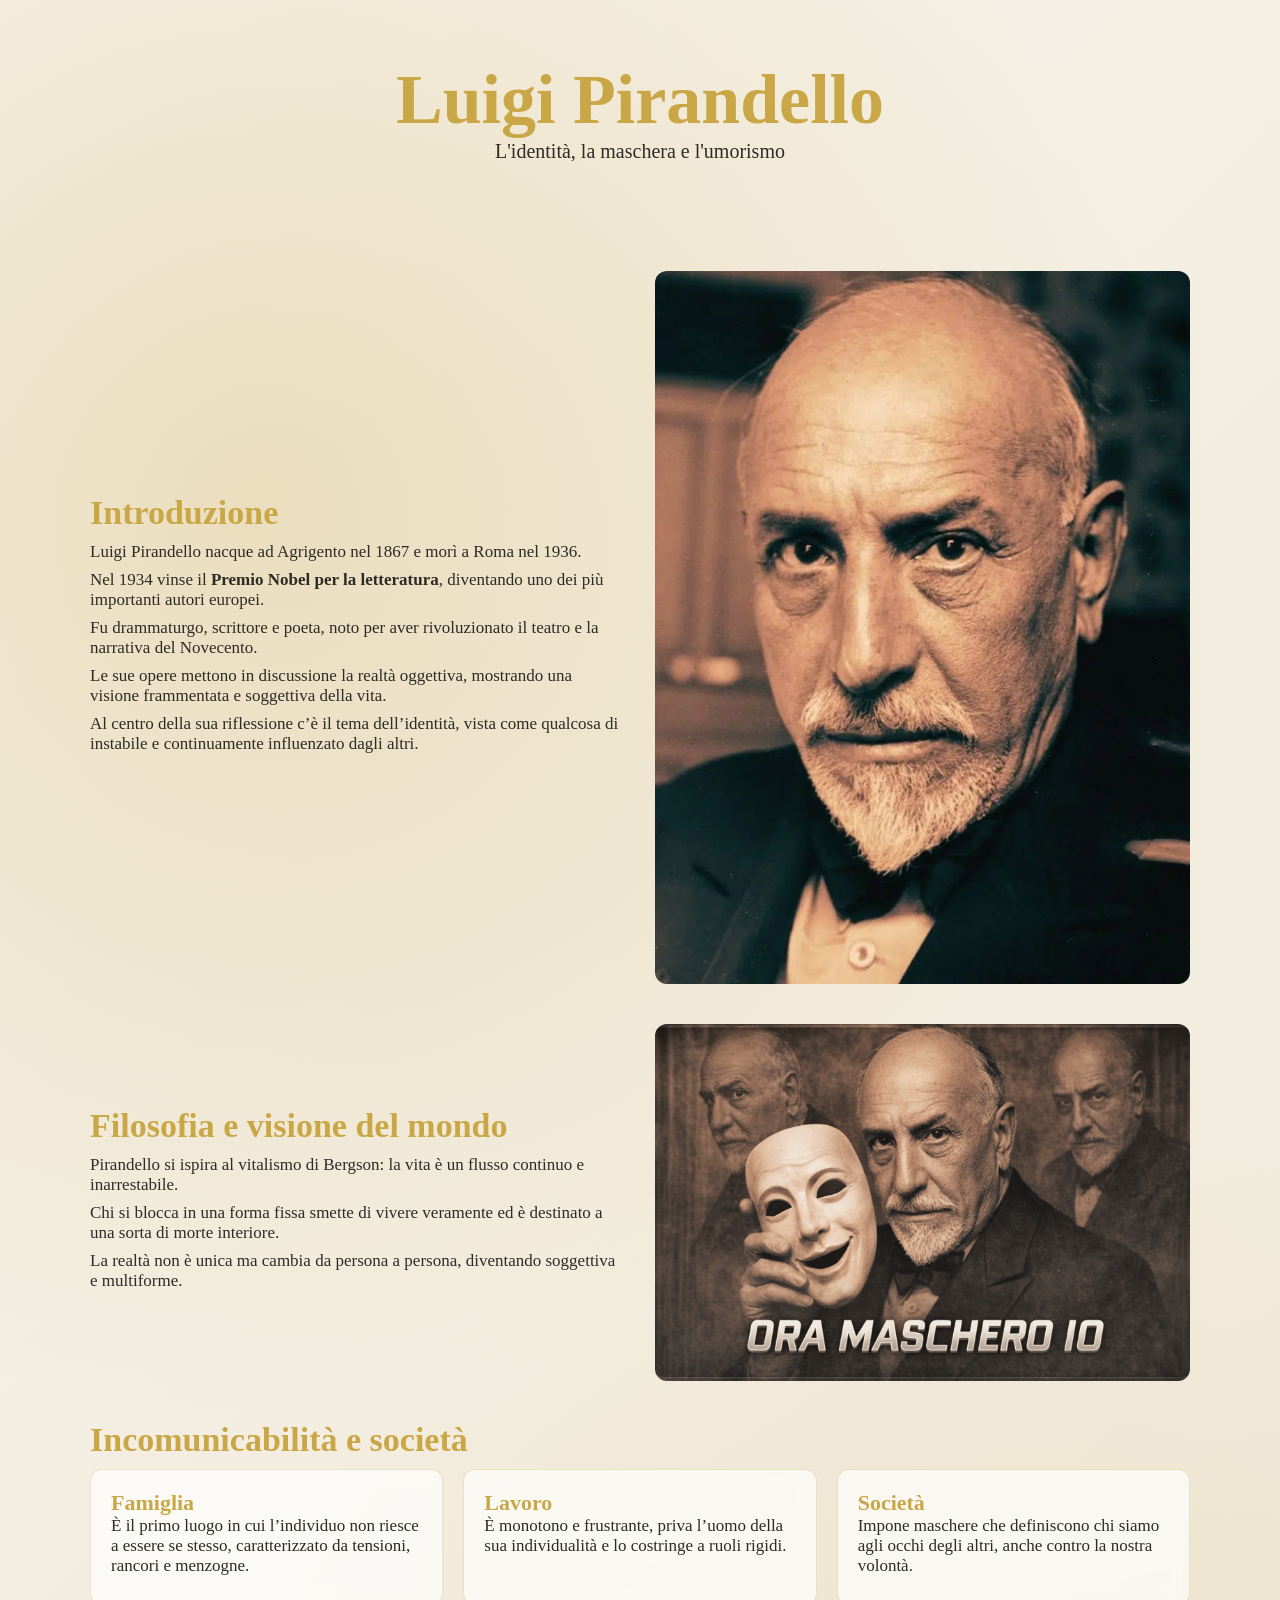
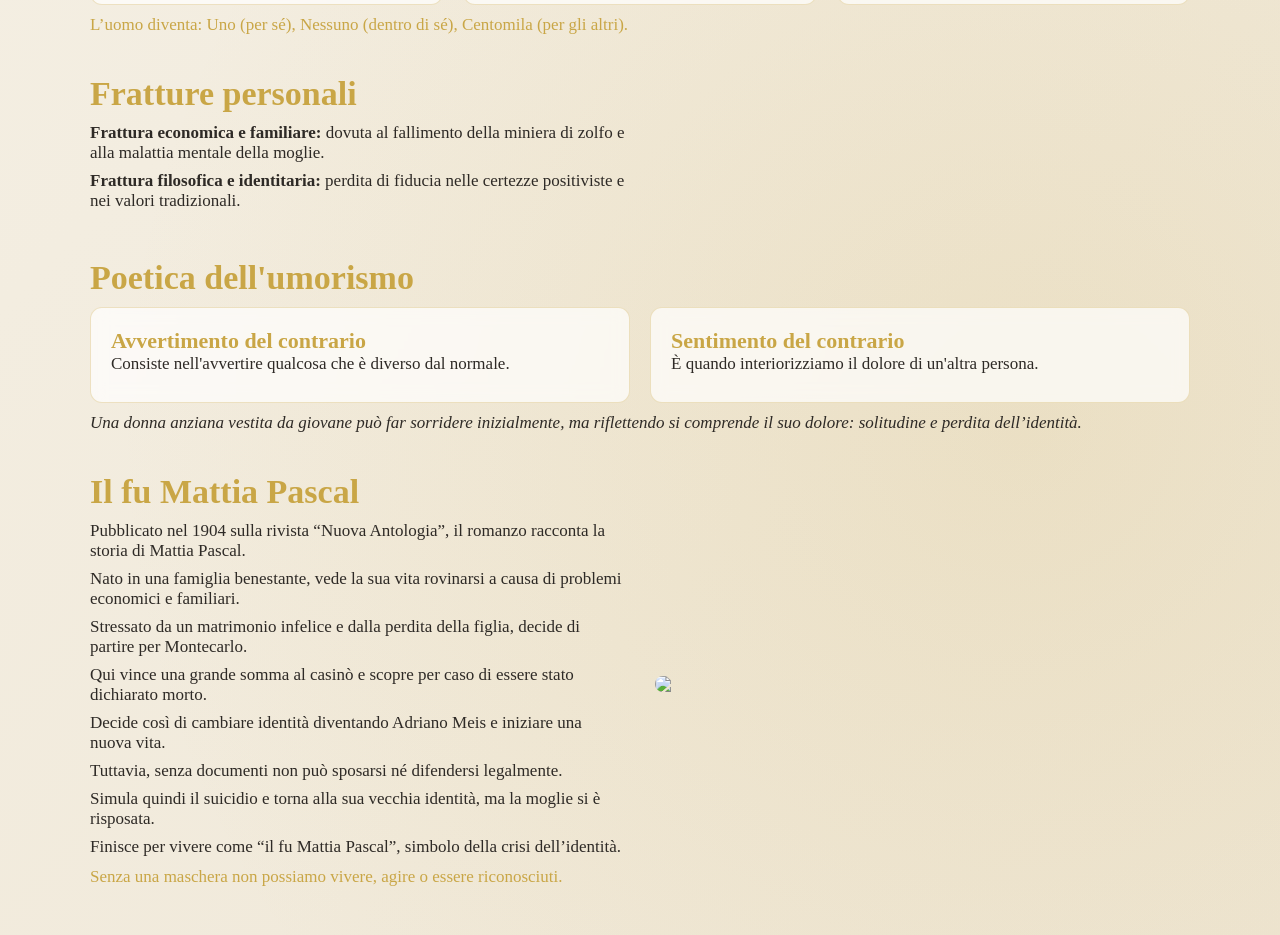
==== commit 7e4e75bb: "Update index.html" ====
--- a/index.html
+++ b/index.html
@@ -23,10 +23,10 @@
     <div class="text">
         <h2>Introduzione</h2>
         <p>Luigi Pirandello nacque ad Agrigento nel 1867 e morì a Roma nel 1936.</p>
-        <p>Nel 1934 vinse il <strong>Premio Nobel per la letteratura</strong>.</p>
-        <p>È uno dei più grandi innovatori del Novecento.</p>
-        <p>La sua opera mette in crisi la realtà oggettiva e analizza l’identità dell’uomo.</p>
-        <p>L’uomo vive costretto dietro maschere imposte dalla società.</p>
+        <p>Nel 1934 vinse il <strong>Premio Nobel per la letteratura</strong>, diventando uno dei più importanti autori europei.</p>
+        <p>Fu drammaturgo, scrittore e poeta, noto per aver rivoluzionato il teatro e la narrativa del Novecento.</p>
+        <p>Le sue opere mettono in discussione la realtà oggettiva, mostrando una visione frammentata e soggettiva della vita.</p>
+        <p>Al centro della sua riflessione c’è il tema dell’identità, vista come qualcosa di instabile e continuamente influenzato dagli altri.</p>
     </div>
     <img src="Luigi-Pirandello-768x1024.jpg">
 </section>
@@ -34,46 +34,48 @@
 <section class="grid reverse">
     <img src="Copilot_20260410_205900.png">
     <div class="text">
-        <h2>Filosofia</h2>
-        <p>La vita è un flusso continuo (Bergson).</p>
-        <p>Chi si blocca in una forma è destinato alla morte interiore.</p>
-        <p>La realtà è soggettiva e frammentata.</p>
+        <h2>Filosofia e visione del mondo</h2>
+        <p>Pirandello si ispira al vitalismo di Bergson: la vita è un flusso continuo e inarrestabile.</p>
+        <p>Chi si blocca in una forma fissa smette di vivere veramente ed è destinato a una sorta di morte interiore.</p>
+        <p>La realtà non è unica ma cambia da persona a persona, diventando soggettiva e multiforme.</p>
     </div>
 </section>
 
 <section class="card-section">
-    <h2>Incomunicabilità</h2>
+    <h2>Incomunicabilità e società</h2>
 
     <div class="cards">
         <div class="card">
             <h3>Famiglia</h3>
-            <p>Ambiente oppressivo pieno di tensioni e menzogne.</p>
+            <p>È il primo luogo in cui l’individuo non riesce a essere se stesso, caratterizzato da tensioni, rancori e menzogne.</p>
         </div>
 
         <div class="card">
             <h3>Lavoro</h3>
-            <p>Monotono e frustrante, priva l’identità.</p>
+            <p>È monotono e frustrante, priva l’uomo della sua individualità e lo costringe a ruoli rigidi.</p>
         </div>
 
         <div class="card">
             <h3>Società</h3>
-            <p>Impone maschere che definiscono chi siamo.</p>
+            <p>Impone maschere che definiscono chi siamo agli occhi degli altri, anche contro la nostra volontà.</p>
         </div>
     </div>
 
-    <p class="highlight">Uno, Nessuno, Centomila</p>
+    <p class="highlight">
+        L’uomo diventa: Uno (per sé), Nessuno (dentro di sé), Centomila (per gli altri).
+    </p>
 </section>
 
 <section class="grid">
     <div class="text">
         <h2>Fratture personali</h2>
-        <p><strong>Economica e familiare:</strong> miniera + follia della moglie.</p>
-        <p><strong>Filosofica:</strong> perdita delle certezze.</p>
+        <p><strong>Frattura economica e familiare:</strong> dovuta al fallimento della miniera di zolfo e alla malattia mentale della moglie.</p>
+        <p><strong>Frattura filosofica e identitaria:</strong> perdita di fiducia nelle certezze positiviste e nei valori tradizionali.</p>
     </div>
 </section>
 
 <section class="card-section">
-    <h2>Umorismo</h2>
+    <h2>Poetica dell'umorismo</h2>
 
     <div class="cards">
         <div class="card">
@@ -88,19 +90,25 @@
     </div>
 
     <p class="example">
-        Dietro il comico si nasconde sempre una verità dolorosa.
+        Una donna anziana vestita da giovane può far sorridere inizialmente, ma riflettendo si comprende il suo dolore: solitudine e perdita dell’identità.
     </p>
 </section>
 
 <section class="grid">
     <div class="text">
         <h2>Il fu Mattia Pascal</h2>
-        <p>Pubblicato nel 1904.</p>
-        <p>Mattia cambia identità diventando Adriano Meis.</p>
-        <p>Non può vivere senza documenti.</p>
-        <p>Torna indietro ma ormai è “il fu Mattia Pascal”.</p>
+        <p>Pubblicato nel 1904 sulla rivista “Nuova Antologia”, il romanzo racconta la storia di Mattia Pascal.</p>
+        <p>Nato in una famiglia benestante, vede la sua vita rovinarsi a causa di problemi economici e familiari.</p>
+        <p>Stressato da un matrimonio infelice e dalla perdita della figlia, decide di partire per Montecarlo.</p>
+        <p>Qui vince una grande somma al casinò e scopre per caso di essere stato dichiarato morto.</p>
+        <p>Decide così di cambiare identità diventando Adriano Meis e iniziare una nuova vita.</p>
+        <p>Tuttavia, senza documenti non può sposarsi né difendersi legalmente.</p>
+        <p>Simula quindi il suicidio e torna alla sua vecchia identità, ma la moglie si è risposata.</p>
+        <p>Finisce per vivere come “il fu Mattia Pascal”, simbolo della crisi dell’identità.</p>
 
-        <p class="highlight">Senza maschera non possiamo vivere.</p>
+        <p class="highlight">
+            Senza una maschera non possiamo vivere, agire o essere riconosciuti.
+        </p>
     </div>
     <img src="Mattia2.png">
 </section>
@@ -108,6 +116,5 @@
 </div>
 
 <script src="script.js"></script>
-
 </body>
 </html>
--- a/style.css
+++ b/style.css
@@ -1,9 +1,6 @@
-/* VARIABILI COLORI */
 :root {
-    --beige: #F5F1E9;
     --gold: #C9A646;
     --dark: #2E2A26;
-    --soft: #7A6F65;
 }
 
 /* RESET */
@@ -13,30 +10,27 @@
     box-sizing:border-box;
 }
 
-/* SFONDO MODERNO */
+/* SFONDO NUOVO (VISIBILE!) */
 body {
     font-family: 'Libre Baskerville', serif;
     color: var(--dark);
 
     background:
-        linear-gradient(
-            rgba(245, 241, 233, 0.96),
-            rgba(245, 241, 233, 0.96)
-        ),
-        radial-gradient(circle at top left, #f3e6c9, transparent 40%),
-        radial-gradient(circle at bottom right, #e8d9a8, transparent 40%);
+        radial-gradient(circle at 20% 20%, rgba(201,166,70,0.25), transparent 40%),
+        radial-gradient(circle at 80% 80%, rgba(201,166,70,0.15), transparent 40%),
+        linear-gradient(135deg, #f7f3ea, #efe7d6);
 }
 
-/* CONTENITORE */
+/* CONTAINER */
 .container {
-    width: 1100px;
+    width:1100px;
     margin:auto;
 }
 
 /* HERO */
 .hero {
     text-align:center;
-    padding:70px 0 30px;
+    padding:60px 0;
 }
 
 .hero h1 {
@@ -47,7 +41,6 @@
 
 .hero p {
     font-size:20px;
-    color: var(--soft);
 }
 
 /* GRID */
@@ -59,77 +52,60 @@
     align-items:center;
 }
 
-/* REVERSE */
 .reverse {
     direction: rtl;
 }
-
 .reverse .text {
     direction:ltr;
 }
 
-/* IMMAGINI */
 img {
     width:100%;
     border-radius:12px;
-    box-shadow:0 10px 25px rgba(0,0,0,0.12);
 }
 
 /* TITOLI */
 h2 {
     font-family: 'Cormorant Garamond', serif;
+    font-size:34px;
     color: var(--gold);
     margin-bottom:10px;
-    font-size:34px;
 }
 
 /* TESTO */
 p {
-    margin-bottom:10px;
     font-size:17px;
-    line-height:1.6;
-}
-
-/* SEZIONE CARDS */
-.card-section {
-    margin:40px 0;
+    margin-bottom:8px;
 }
 
 /* CARDS */
 .cards {
     display:flex;
-    gap:15px;
+    gap:20px;
+}
+
+.card {
+    background: rgba(255,255,255,0.7);
+    backdrop-filter: blur(8px);
+    padding:20px;
+    border-radius:12px;
+    flex:1;
+    border:1px solid rgba(201,166,70,0.3);
+}
+
+.card h3 {
+    font-family: 'Cormorant Garamond', serif;
+    font-size:22px;
+    color: var(--gold);
+}
+
+/* EXTRA */
+.highlight {
+    color: var(--gold);
     margin-top:10px;
 }
 
-.card {
-    background:white;
-    padding:18px;
-    border-radius:12px;
-    flex:1;
-    box-shadow:0 8px 18px rgba(0,0,0,0.06);
-    transition: transform 0.3s ease;
+.example {
+    margin-top:10px;
+    font-style:italic;
 }
-
-.card:hover {
-    transform: translateY(-5px);
-}
-
-.card h3 {
-    color: var(--gold);
-    margin-bottom:6px;
-    font-family: 'Cormorant Garamond', serif;
-}
-
-/* TESTI SPECIALI */
-.highlight {
-    margin-top:10px;
-    color: var(--gold);
-    font-weight:500;
-}
-
-.example {
-    margin-top:15px;
-    font-style:italic;
-    color: var(--soft);
-}
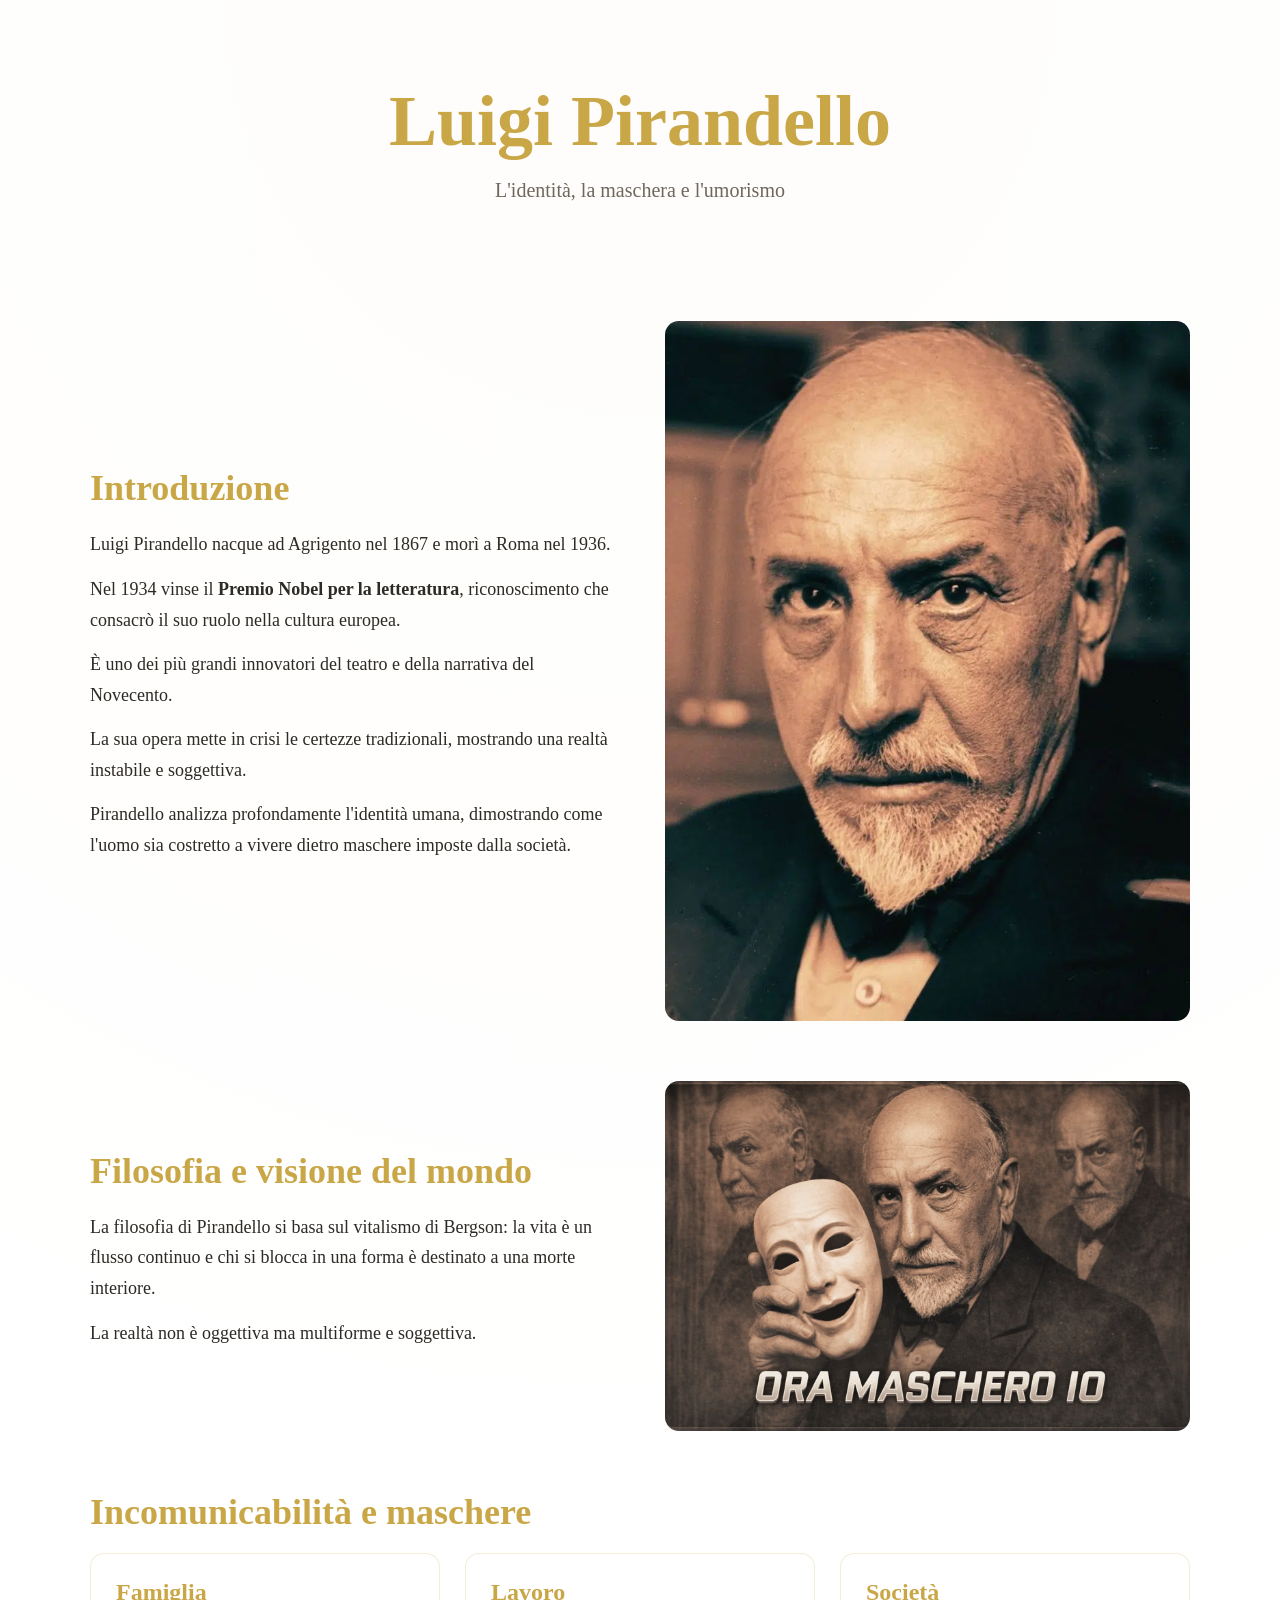
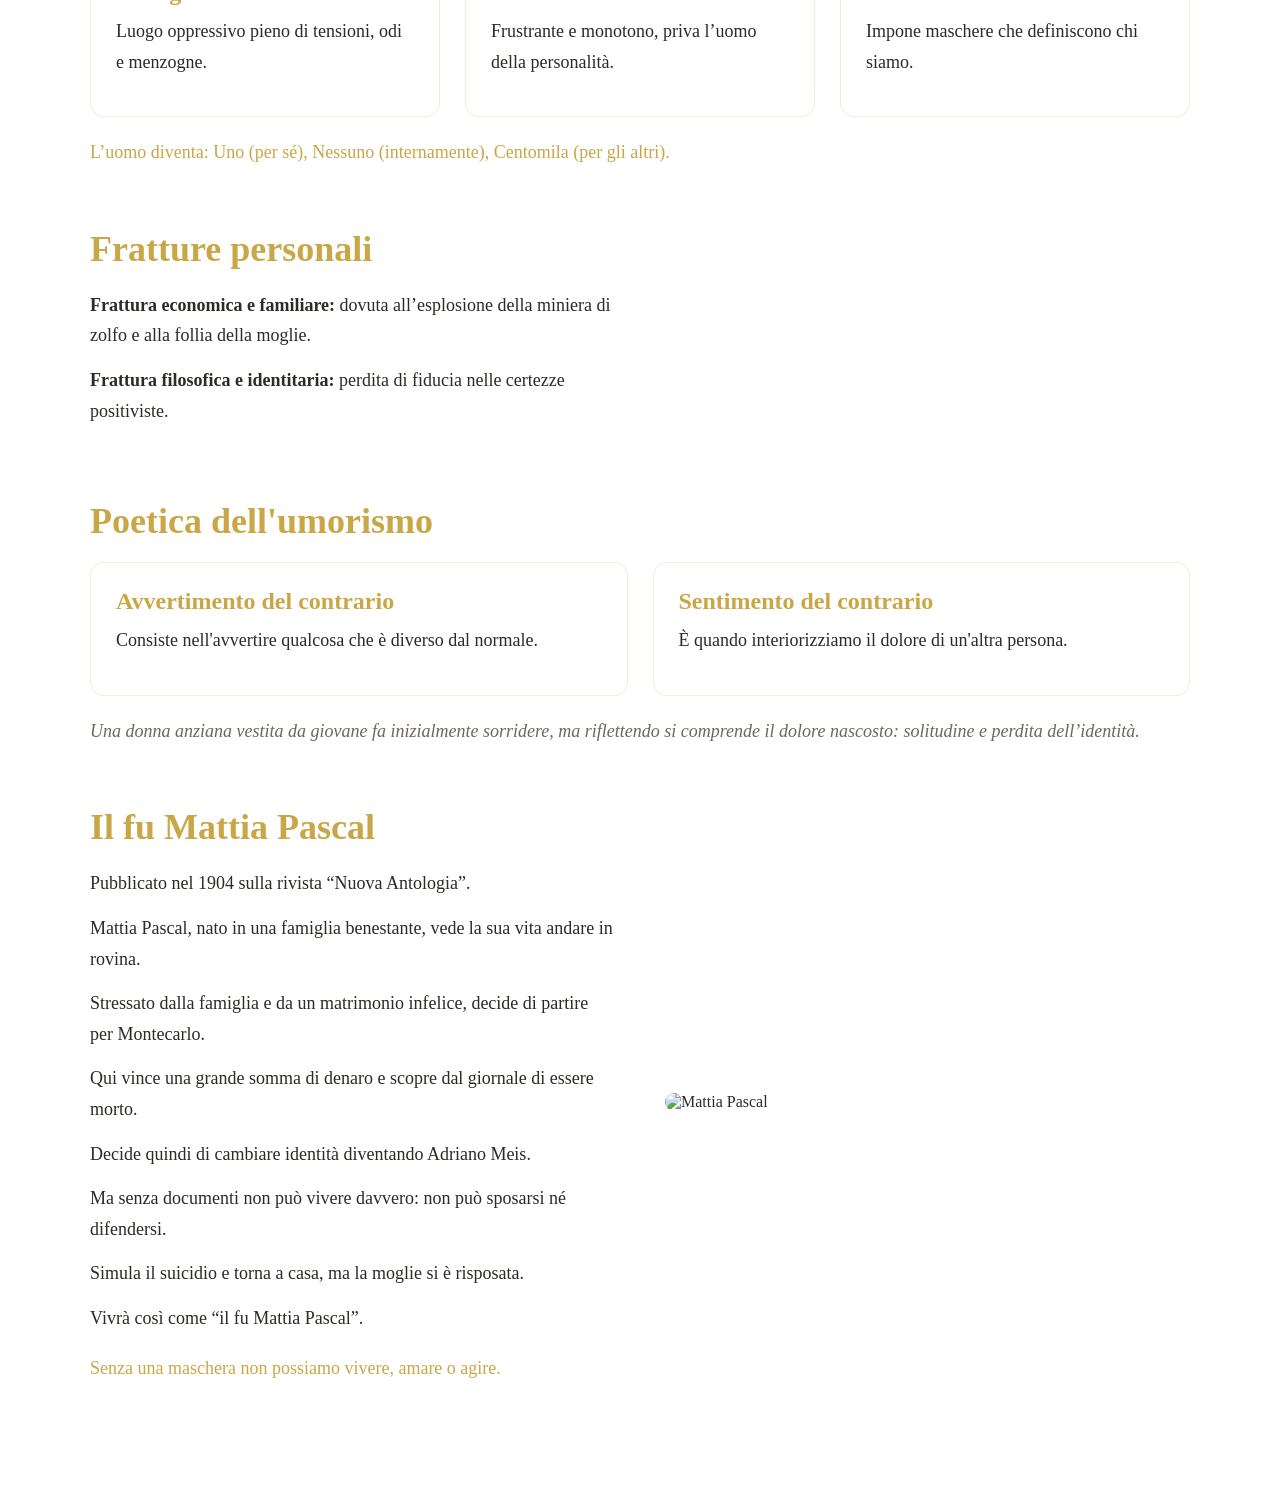
==== commit 483a3440: "Refactor HTML content for clarity and detail" ====
--- a/index.html
+++ b/index.html
@@ -5,8 +5,10 @@
 <meta name="viewport" content="width=device-width, initial-scale=1.0">
 <title>Luigi Pirandello</title>
 
+<!-- CSS -->
 <link rel="stylesheet" href="style.css">
 
+<!-- FONT -->
 <link href="https://fonts.googleapis.com/css2?family=Cormorant+Garamond:wght@500;600&family=Libre+Baskerville&display=swap" rel="stylesheet">
 </head>
 
@@ -14,66 +16,71 @@
 
 <div class="container">
 
+<!-- HERO -->
 <section class="hero">
     <h1>Luigi Pirandello</h1>
     <p>L'identità, la maschera e l'umorismo</p>
 </section>
 
+<!-- INTRO -->
 <section class="grid">
     <div class="text">
         <h2>Introduzione</h2>
         <p>Luigi Pirandello nacque ad Agrigento nel 1867 e morì a Roma nel 1936.</p>
-        <p>Nel 1934 vinse il <strong>Premio Nobel per la letteratura</strong>, diventando uno dei più importanti autori europei.</p>
-        <p>Fu drammaturgo, scrittore e poeta, noto per aver rivoluzionato il teatro e la narrativa del Novecento.</p>
-        <p>Le sue opere mettono in discussione la realtà oggettiva, mostrando una visione frammentata e soggettiva della vita.</p>
-        <p>Al centro della sua riflessione c’è il tema dell’identità, vista come qualcosa di instabile e continuamente influenzato dagli altri.</p>
+        <p>Nel 1934 vinse il <strong>Premio Nobel per la letteratura</strong>, riconoscimento che consacrò il suo ruolo nella cultura europea.</p>
+        <p>È uno dei più grandi innovatori del teatro e della narrativa del Novecento.</p>
+        <p>La sua opera mette in crisi le certezze tradizionali, mostrando una realtà instabile e soggettiva.</p>
+        <p>Pirandello analizza profondamente l'identità umana, dimostrando come l'uomo sia costretto a vivere dietro maschere imposte dalla società.</p>
     </div>
-    <img src="Luigi-Pirandello-768x1024.jpg">
+    <img src="Luigi-Pirandello-768x1024.jpg" alt="Pirandello">
 </section>
 
+<!-- FILOSOFIA -->
 <section class="grid reverse">
-    <img src="Copilot_20260410_205900.png">
+    <img src="Copilot_20260410_205900.png" alt="Maschere">
     <div class="text">
         <h2>Filosofia e visione del mondo</h2>
-        <p>Pirandello si ispira al vitalismo di Bergson: la vita è un flusso continuo e inarrestabile.</p>
-        <p>Chi si blocca in una forma fissa smette di vivere veramente ed è destinato a una sorta di morte interiore.</p>
-        <p>La realtà non è unica ma cambia da persona a persona, diventando soggettiva e multiforme.</p>
+        <p>La filosofia di Pirandello si basa sul vitalismo di Bergson: la vita è un flusso continuo e chi si blocca in una forma è destinato a una morte interiore.</p>
+        <p>La realtà non è oggettiva ma multiforme e soggettiva.</p>
     </div>
 </section>
 
+<!-- INCOMUNICABILITÀ -->
 <section class="card-section">
-    <h2>Incomunicabilità e società</h2>
+    <h2>Incomunicabilità e maschere</h2>
 
     <div class="cards">
         <div class="card">
             <h3>Famiglia</h3>
-            <p>È il primo luogo in cui l’individuo non riesce a essere se stesso, caratterizzato da tensioni, rancori e menzogne.</p>
+            <p>Luogo oppressivo pieno di tensioni, odi e menzogne.</p>
         </div>
 
         <div class="card">
             <h3>Lavoro</h3>
-            <p>È monotono e frustrante, priva l’uomo della sua individualità e lo costringe a ruoli rigidi.</p>
+            <p>Frustrante e monotono, priva l’uomo della personalità.</p>
         </div>
 
         <div class="card">
             <h3>Società</h3>
-            <p>Impone maschere che definiscono chi siamo agli occhi degli altri, anche contro la nostra volontà.</p>
+            <p>Impone maschere che definiscono chi siamo.</p>
         </div>
     </div>
 
     <p class="highlight">
-        L’uomo diventa: Uno (per sé), Nessuno (dentro di sé), Centomila (per gli altri).
+        L’uomo diventa: Uno (per sé), Nessuno (internamente), Centomila (per gli altri).
     </p>
 </section>
 
+<!-- FRATTURE -->
 <section class="grid">
     <div class="text">
         <h2>Fratture personali</h2>
-        <p><strong>Frattura economica e familiare:</strong> dovuta al fallimento della miniera di zolfo e alla malattia mentale della moglie.</p>
-        <p><strong>Frattura filosofica e identitaria:</strong> perdita di fiducia nelle certezze positiviste e nei valori tradizionali.</p>
+        <p><strong>Frattura economica e familiare:</strong> dovuta all’esplosione della miniera di zolfo e alla follia della moglie.</p>
+        <p><strong>Frattura filosofica e identitaria:</strong> perdita di fiducia nelle certezze positiviste.</p>
     </div>
 </section>
 
+<!-- UMORISMO -->
 <section class="card-section">
     <h2>Poetica dell'umorismo</h2>
 
@@ -90,31 +97,35 @@
     </div>
 
     <p class="example">
-        Una donna anziana vestita da giovane può far sorridere inizialmente, ma riflettendo si comprende il suo dolore: solitudine e perdita dell’identità.
+        Una donna anziana vestita da giovane fa inizialmente sorridere, ma riflettendo
+        si comprende il dolore nascosto: solitudine e perdita dell’identità.
     </p>
 </section>
 
+<!-- MATTIA PASCAL -->
 <section class="grid">
     <div class="text">
         <h2>Il fu Mattia Pascal</h2>
-        <p>Pubblicato nel 1904 sulla rivista “Nuova Antologia”, il romanzo racconta la storia di Mattia Pascal.</p>
-        <p>Nato in una famiglia benestante, vede la sua vita rovinarsi a causa di problemi economici e familiari.</p>
-        <p>Stressato da un matrimonio infelice e dalla perdita della figlia, decide di partire per Montecarlo.</p>
-        <p>Qui vince una grande somma al casinò e scopre per caso di essere stato dichiarato morto.</p>
-        <p>Decide così di cambiare identità diventando Adriano Meis e iniziare una nuova vita.</p>
-        <p>Tuttavia, senza documenti non può sposarsi né difendersi legalmente.</p>
-        <p>Simula quindi il suicidio e torna alla sua vecchia identità, ma la moglie si è risposata.</p>
-        <p>Finisce per vivere come “il fu Mattia Pascal”, simbolo della crisi dell’identità.</p>
+        <p>Pubblicato nel 1904 sulla rivista “Nuova Antologia”.</p>
+        <p>Mattia Pascal, nato in una famiglia benestante, vede la sua vita andare in rovina.</p>
+        <p>Stressato dalla famiglia e da un matrimonio infelice, decide di partire per Montecarlo.</p>
+        <p>Qui vince una grande somma di denaro e scopre dal giornale di essere morto.</p>
+        <p>Decide quindi di cambiare identità diventando Adriano Meis.</p>
+        <p>Ma senza documenti non può vivere davvero: non può sposarsi né difendersi.</p>
+        <p>Simula il suicidio e torna a casa, ma la moglie si è risposata.</p>
+        <p>Vivrà così come “il fu Mattia Pascal”.</p>
 
         <p class="highlight">
-            Senza una maschera non possiamo vivere, agire o essere riconosciuti.
+            Senza una maschera non possiamo vivere, amare o agire.
         </p>
     </div>
-    <img src="Mattia2.png">
+    <img src="Mattia2.png" alt="Mattia Pascal">
 </section>
 
 </div>
 
+<!-- JS -->
 <script src="script.js"></script>
+
 </body>
 </html>
--- a/style.css
+++ b/style.css
@@ -1,6 +1,7 @@
 :root {
     --gold: #C9A646;
     --dark: #2E2A26;
+    --soft: #6f665c;
 }
 
 /* RESET */
@@ -10,45 +11,47 @@
     box-sizing:border-box;
 }
 
-/* SFONDO NUOVO (VISIBILE!) */
+/* SFONDO OPACO */
 body {
     font-family: 'Libre Baskerville', serif;
     color: var(--dark);
 
     background:
-        radial-gradient(circle at 20% 20%, rgba(201,166,70,0.25), transparent 40%),
-        radial-gradient(circle at 80% 80%, rgba(201,166,70,0.15), transparent 40%),
-        linear-gradient(135deg, #f7f3ea, #efe7d6);
+        linear-gradient(rgba(255,255,255,0.92), rgba(255,255,255,0.92)),
+        radial-gradient(circle at top, #f3e6c9, transparent 50%);
 }
 
 /* CONTAINER */
 .container {
     width:1100px;
     margin:auto;
+    padding-bottom:40px;
 }
 
 /* HERO */
 .hero {
     text-align:center;
-    padding:60px 0;
+    padding:80px 0 40px;
 }
 
 .hero h1 {
     font-family: 'Cormorant Garamond', serif;
-    font-size:70px;
+    font-size:72px;
     color: var(--gold);
+    margin-bottom:10px;
 }
 
 .hero p {
     font-size:20px;
+    color: var(--soft);
 }
 
 /* GRID */
 .grid {
     display:grid;
     grid-template-columns:1fr 1fr;
-    gap:30px;
-    margin:40px 0;
+    gap:50px;
+    margin:60px 0;
     align-items:center;
 }
 
@@ -61,51 +64,59 @@
 
 img {
     width:100%;
-    border-radius:12px;
+    border-radius:14px;
 }
 
 /* TITOLI */
 h2 {
     font-family: 'Cormorant Garamond', serif;
-    font-size:34px;
+    font-size:36px;
+    color: var(--gold);
+    margin-bottom:20px;
+}
+
+/* TESTO */
+p {
+    font-size:18px;
+    line-height:1.7;
+    margin-bottom:14px;
+}
+
+/* CARDS */
+.card-section {
+    margin:60px 0;
+}
+
+.cards {
+    display:flex;
+    gap:25px;
+    margin-top:20px;
+}
+
+.card {
+    background: rgba(255,255,255,0.85);
+    padding:25px;
+    border-radius:14px;
+    flex:1;
+    border:1px solid rgba(201,166,70,0.2);
+}
+
+.card h3 {
+    font-family: 'Cormorant Garamond', serif;
+    font-size:24px;
     color: var(--gold);
     margin-bottom:10px;
 }
 
-/* TESTO */
-p {
-    font-size:17px;
-    margin-bottom:8px;
-}
-
-/* CARDS */
-.cards {
-    display:flex;
-    gap:20px;
-}
-
-.card {
-    background: rgba(255,255,255,0.7);
-    backdrop-filter: blur(8px);
-    padding:20px;
-    border-radius:12px;
-    flex:1;
-    border:1px solid rgba(201,166,70,0.3);
-}
-
-.card h3 {
-    font-family: 'Cormorant Garamond', serif;
-    font-size:22px;
-    color: var(--gold);
-}
-
 /* EXTRA */
 .highlight {
+    margin-top:20px;
     color: var(--gold);
-    margin-top:10px;
+    font-weight:500;
 }
 
 .example {
-    margin-top:10px;
+    margin-top:20px;
     font-style:italic;
+    color: var(--soft);
 }
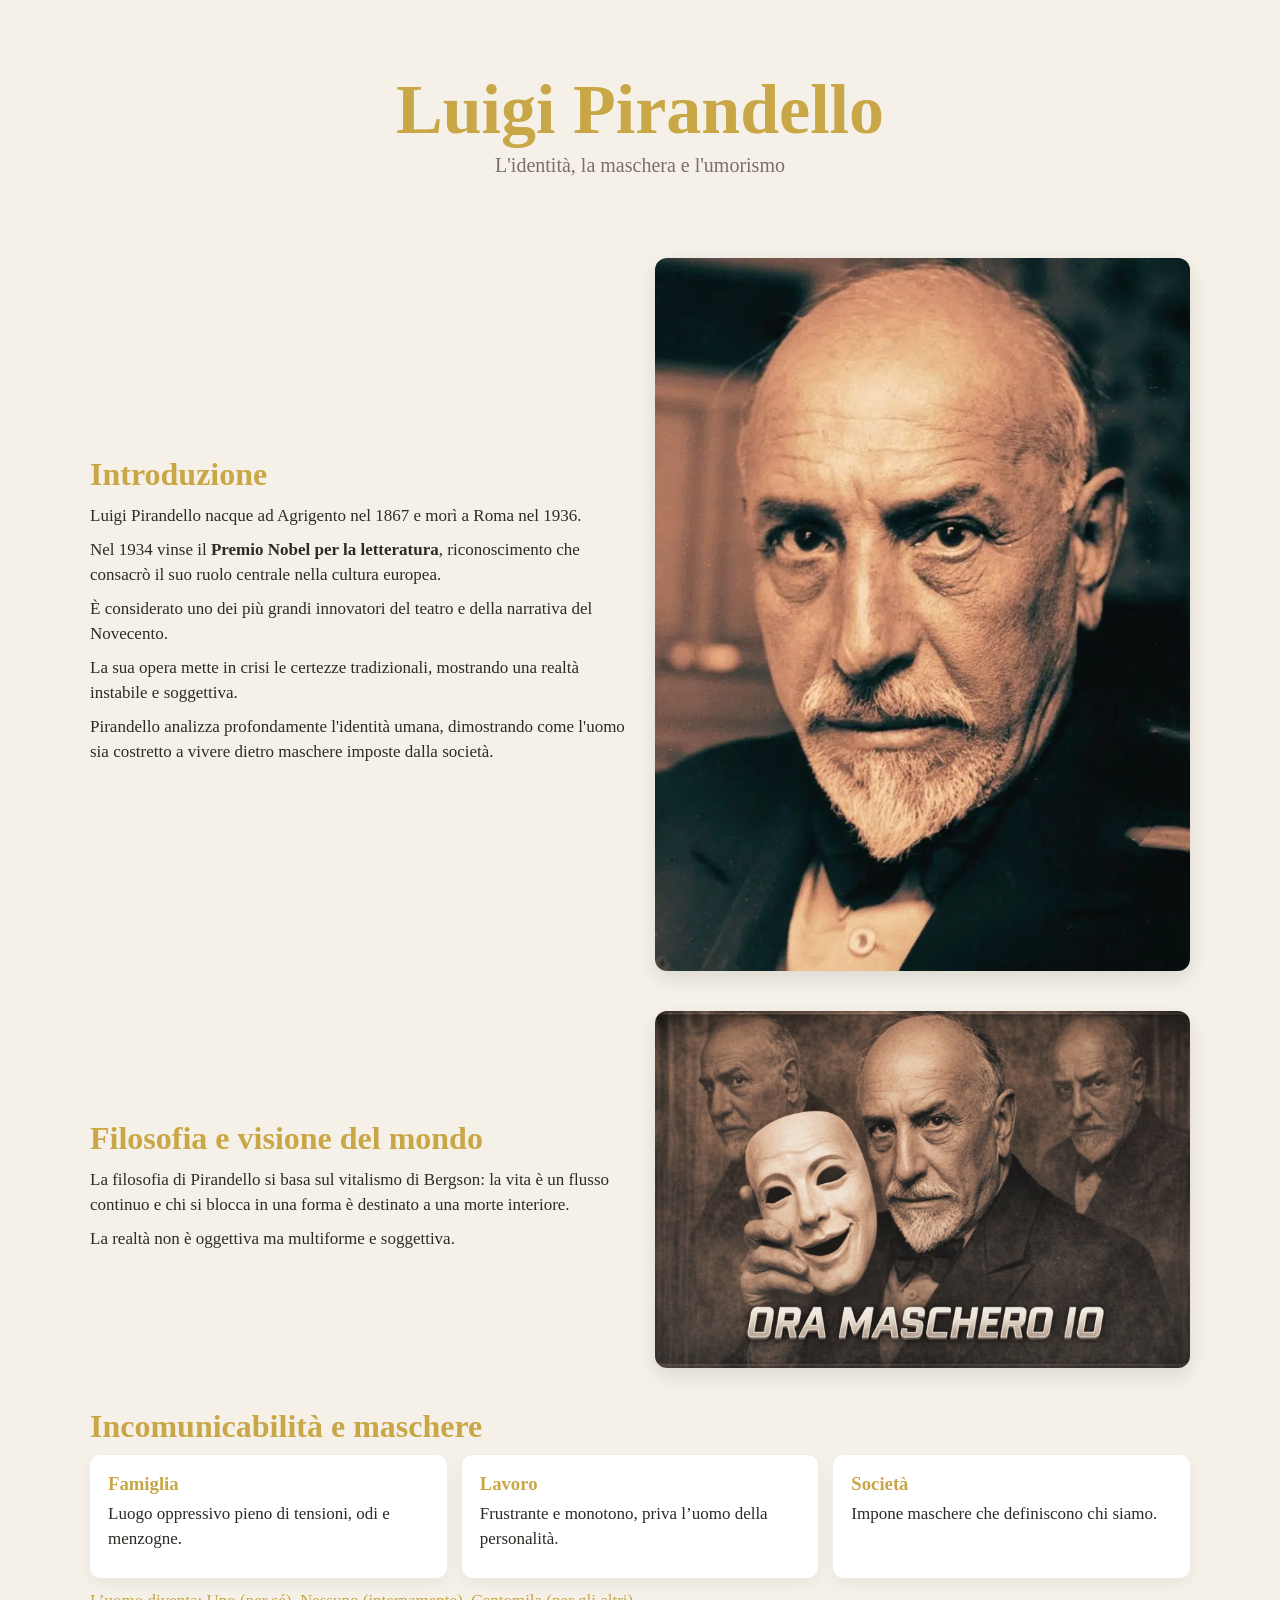
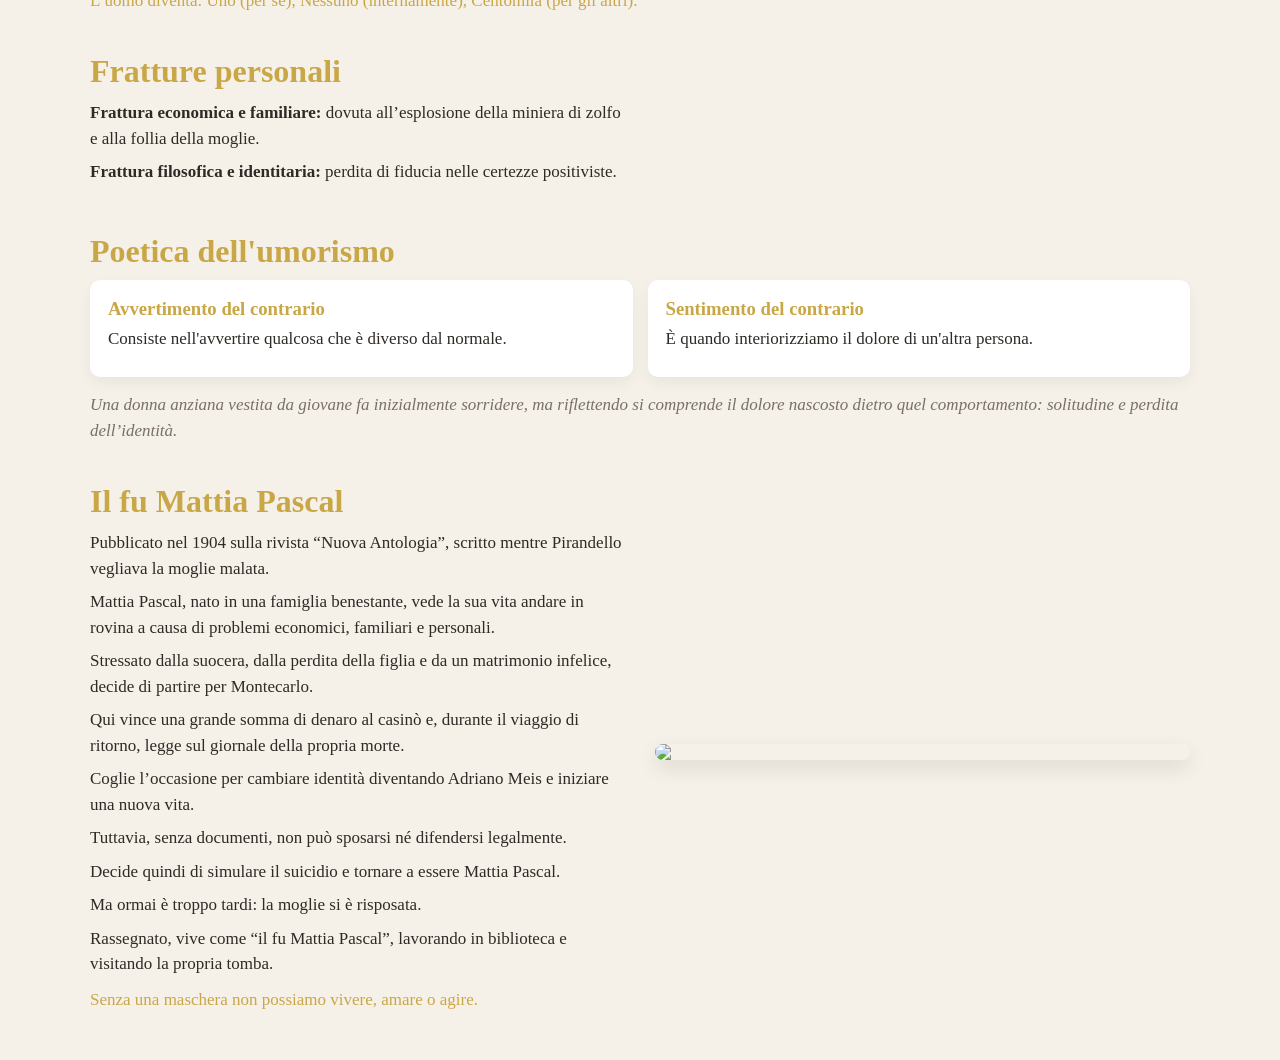
==== commit 335fe79a: "Update index.html" ====
--- a/index.html
+++ b/index.html
@@ -5,10 +5,9 @@
 <meta name="viewport" content="width=device-width, initial-scale=1.0">
 <title>Luigi Pirandello</title>
 
-<!-- CSS -->
 <link rel="stylesheet" href="style.css">
 
-<!-- FONT -->
+<!-- FONT ELEGANTI -->
 <link href="https://fonts.googleapis.com/css2?family=Cormorant+Garamond:wght@500;600&family=Libre+Baskerville&display=swap" rel="stylesheet">
 </head>
 
@@ -27,17 +26,17 @@
     <div class="text">
         <h2>Introduzione</h2>
         <p>Luigi Pirandello nacque ad Agrigento nel 1867 e morì a Roma nel 1936.</p>
-        <p>Nel 1934 vinse il <strong>Premio Nobel per la letteratura</strong>, riconoscimento che consacrò il suo ruolo nella cultura europea.</p>
-        <p>È uno dei più grandi innovatori del teatro e della narrativa del Novecento.</p>
+        <p>Nel 1934 vinse il <strong>Premio Nobel per la letteratura</strong>, riconoscimento che consacrò il suo ruolo centrale nella cultura europea.</p>
+        <p>È considerato uno dei più grandi innovatori del teatro e della narrativa del Novecento.</p>
         <p>La sua opera mette in crisi le certezze tradizionali, mostrando una realtà instabile e soggettiva.</p>
         <p>Pirandello analizza profondamente l'identità umana, dimostrando come l'uomo sia costretto a vivere dietro maschere imposte dalla società.</p>
     </div>
-    <img src="Luigi-Pirandello-768x1024.jpg" alt="Pirandello">
+    <img src="Luigi-Pirandello-768x1024.jpg">
 </section>
 
 <!-- FILOSOFIA -->
 <section class="grid reverse">
-    <img src="Copilot_20260410_205900.png" alt="Maschere">
+    <img src="Copilot_20260410_205900.png">
     <div class="text">
         <h2>Filosofia e visione del mondo</h2>
         <p>La filosofia di Pirandello si basa sul vitalismo di Bergson: la vita è un flusso continuo e chi si blocca in una forma è destinato a una morte interiore.</p>
@@ -98,7 +97,7 @@
 
     <p class="example">
         Una donna anziana vestita da giovane fa inizialmente sorridere, ma riflettendo
-        si comprende il dolore nascosto: solitudine e perdita dell’identità.
+        si comprende il dolore nascosto dietro quel comportamento: solitudine e perdita dell’identità.
     </p>
 </section>
 
@@ -106,26 +105,25 @@
 <section class="grid">
     <div class="text">
         <h2>Il fu Mattia Pascal</h2>
-        <p>Pubblicato nel 1904 sulla rivista “Nuova Antologia”.</p>
-        <p>Mattia Pascal, nato in una famiglia benestante, vede la sua vita andare in rovina.</p>
-        <p>Stressato dalla famiglia e da un matrimonio infelice, decide di partire per Montecarlo.</p>
-        <p>Qui vince una grande somma di denaro e scopre dal giornale di essere morto.</p>
-        <p>Decide quindi di cambiare identità diventando Adriano Meis.</p>
-        <p>Ma senza documenti non può vivere davvero: non può sposarsi né difendersi.</p>
-        <p>Simula il suicidio e torna a casa, ma la moglie si è risposata.</p>
-        <p>Vivrà così come “il fu Mattia Pascal”.</p>
+        <p>Pubblicato nel 1904 sulla rivista “Nuova Antologia”, scritto mentre Pirandello vegliava la moglie malata.</p>
+        <p>Mattia Pascal, nato in una famiglia benestante, vede la sua vita andare in rovina a causa di problemi economici, familiari e personali.</p>
+        <p>Stressato dalla suocera, dalla perdita della figlia e da un matrimonio infelice, decide di partire per Montecarlo.</p>
+        <p>Qui vince una grande somma di denaro al casinò e, durante il viaggio di ritorno, legge sul giornale della propria morte.</p>
+        <p>Coglie l’occasione per cambiare identità diventando Adriano Meis e iniziare una nuova vita.</p>
+        <p>Tuttavia, senza documenti, non può sposarsi né difendersi legalmente.</p>
+        <p>Decide quindi di simulare il suicidio e tornare a essere Mattia Pascal.</p>
+        <p>Ma ormai è troppo tardi: la moglie si è risposata.</p>
+        <p>Rassegnato, vive come “il fu Mattia Pascal”, lavorando in biblioteca e visitando la propria tomba.</p>
 
         <p class="highlight">
             Senza una maschera non possiamo vivere, amare o agire.
         </p>
     </div>
-    <img src="Mattia2.png" alt="Mattia Pascal">
+    <img src="Mattia2.png">
 </section>
 
 </div>
 
-<!-- JS -->
 <script src="script.js"></script>
-
 </body>
 </html>
--- a/style.css
+++ b/style.css
@@ -1,44 +1,37 @@
 :root {
+    --beige: #F5F1E9;
     --gold: #C9A646;
     --dark: #2E2A26;
-    --soft: #6f665c;
+    --soft: #7A6F65;
 }
 
-/* RESET */
 * {
     margin:0;
     padding:0;
     box-sizing:border-box;
 }
 
-/* SFONDO OPACO */
 body {
+    background: var(--beige);
+    color: var(--dark);
     font-family: 'Libre Baskerville', serif;
-    color: var(--dark);
-
-    background:
-        linear-gradient(rgba(255,255,255,0.92), rgba(255,255,255,0.92)),
-        radial-gradient(circle at top, #f3e6c9, transparent 50%);
 }
 
-/* CONTAINER */
 .container {
-    width:1100px;
+    width: 1100px;
     margin:auto;
-    padding-bottom:40px;
 }
 
 /* HERO */
 .hero {
     text-align:center;
-    padding:80px 0 40px;
+    padding:70px 0 30px;
 }
 
 .hero h1 {
     font-family: 'Cormorant Garamond', serif;
-    font-size:72px;
+    font-size:70px;
     color: var(--gold);
-    margin-bottom:10px;
 }
 
 .hero p {
@@ -50,73 +43,71 @@
 .grid {
     display:grid;
     grid-template-columns:1fr 1fr;
-    gap:50px;
-    margin:60px 0;
+    gap:30px;
+    margin:40px 0;
     align-items:center;
 }
 
 .reverse {
     direction: rtl;
 }
+
 .reverse .text {
     direction:ltr;
 }
 
 img {
     width:100%;
-    border-radius:14px;
+    border-radius:12px;
+    box-shadow:0 8px 20px rgba(0,0,0,0.1);
 }
 
-/* TITOLI */
+/* TEXT */
 h2 {
     font-family: 'Cormorant Garamond', serif;
-    font-size:36px;
     color: var(--gold);
-    margin-bottom:20px;
+    margin-bottom:10px;
+    font-size:32px;
 }
 
-/* TESTO */
 p {
-    font-size:18px;
-    line-height:1.7;
-    margin-bottom:14px;
+    margin-bottom:8px;
+    font-size:17px;
+    line-height:1.5;
 }
 
 /* CARDS */
 .card-section {
-    margin:60px 0;
+    margin:40px 0;
 }
 
 .cards {
     display:flex;
-    gap:25px;
-    margin-top:20px;
+    gap:15px;
 }
 
 .card {
-    background: rgba(255,255,255,0.85);
-    padding:25px;
-    border-radius:14px;
+    background:white;
+    padding:18px;
+    border-radius:10px;
     flex:1;
-    border:1px solid rgba(201,166,70,0.2);
+    box-shadow:0 6px 15px rgba(0,0,0,0.05);
 }
 
 .card h3 {
-    font-family: 'Cormorant Garamond', serif;
-    font-size:24px;
     color: var(--gold);
-    margin-bottom:10px;
+    margin-bottom:6px;
 }
 
 /* EXTRA */
 .highlight {
-    margin-top:20px;
+    margin-top:10px;
     color: var(--gold);
     font-weight:500;
 }
 
 .example {
-    margin-top:20px;
+    margin-top:15px;
     font-style:italic;
     color: var(--soft);
 }
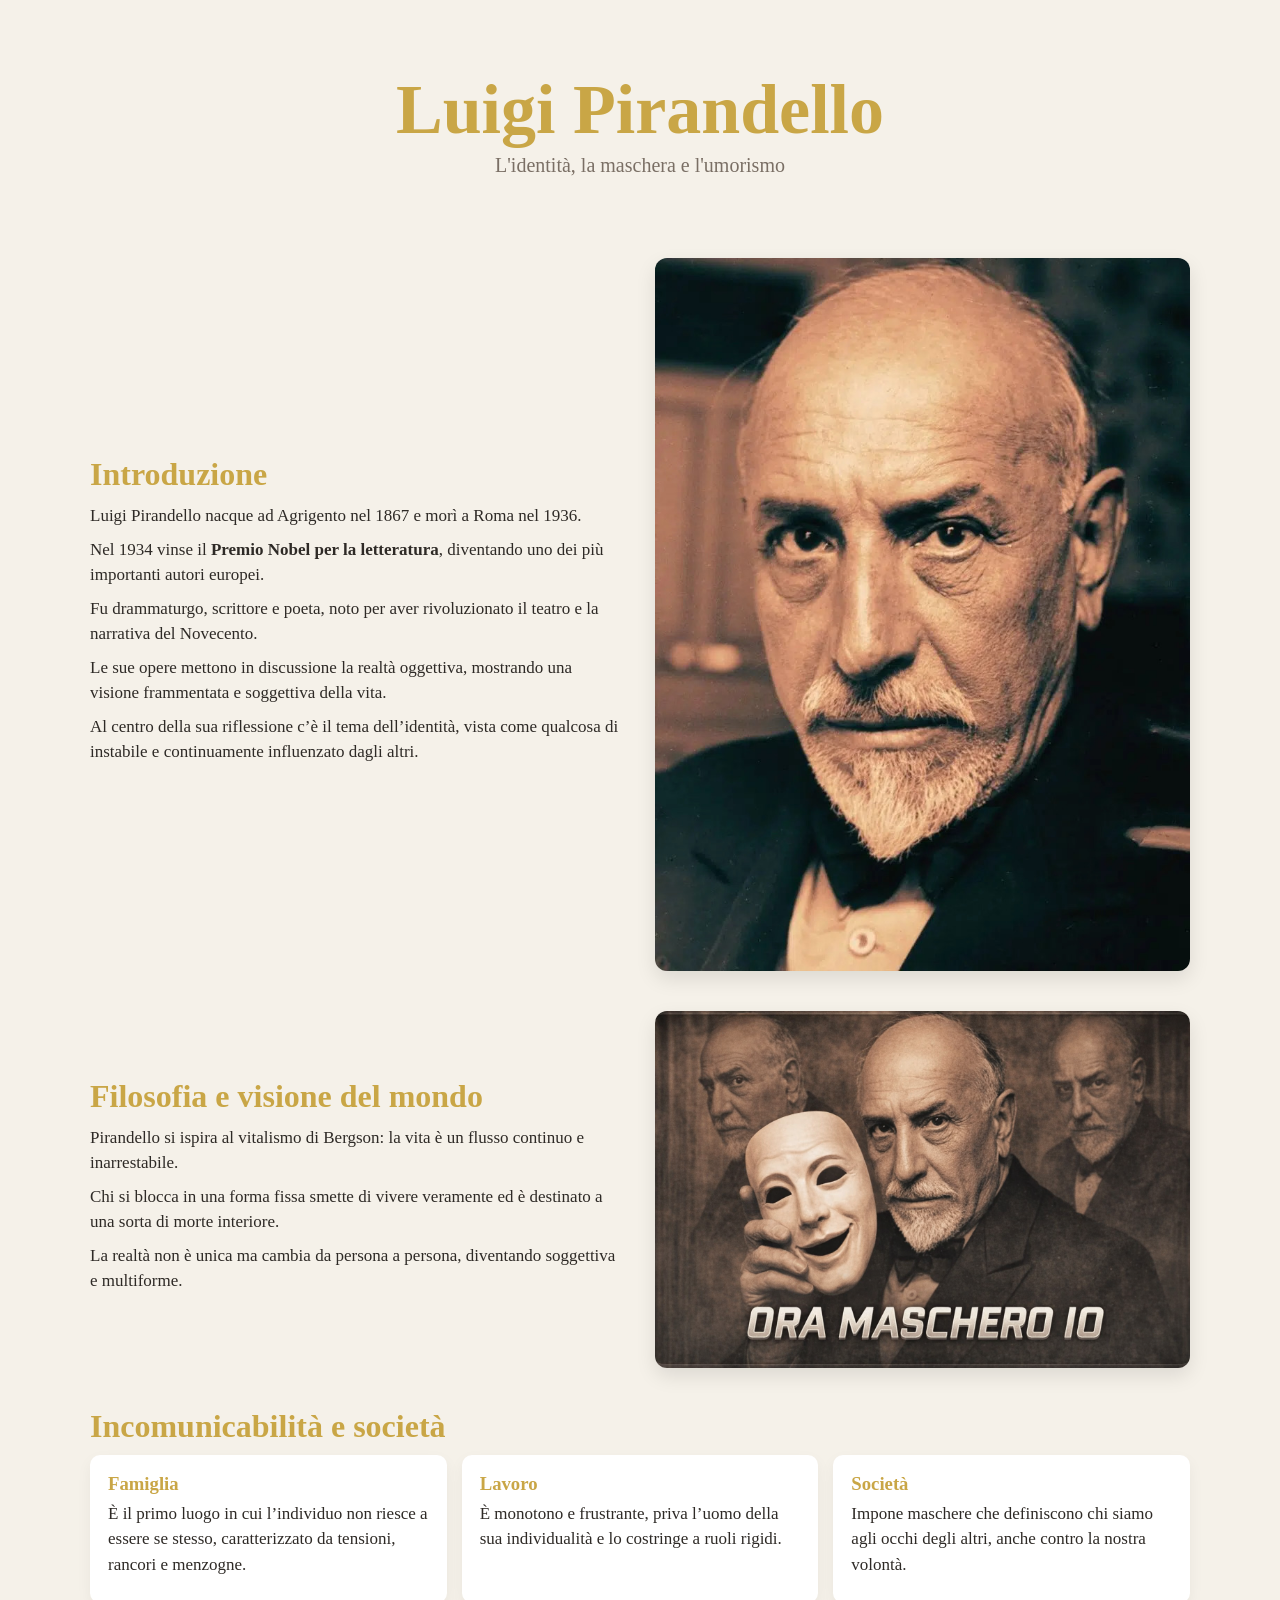
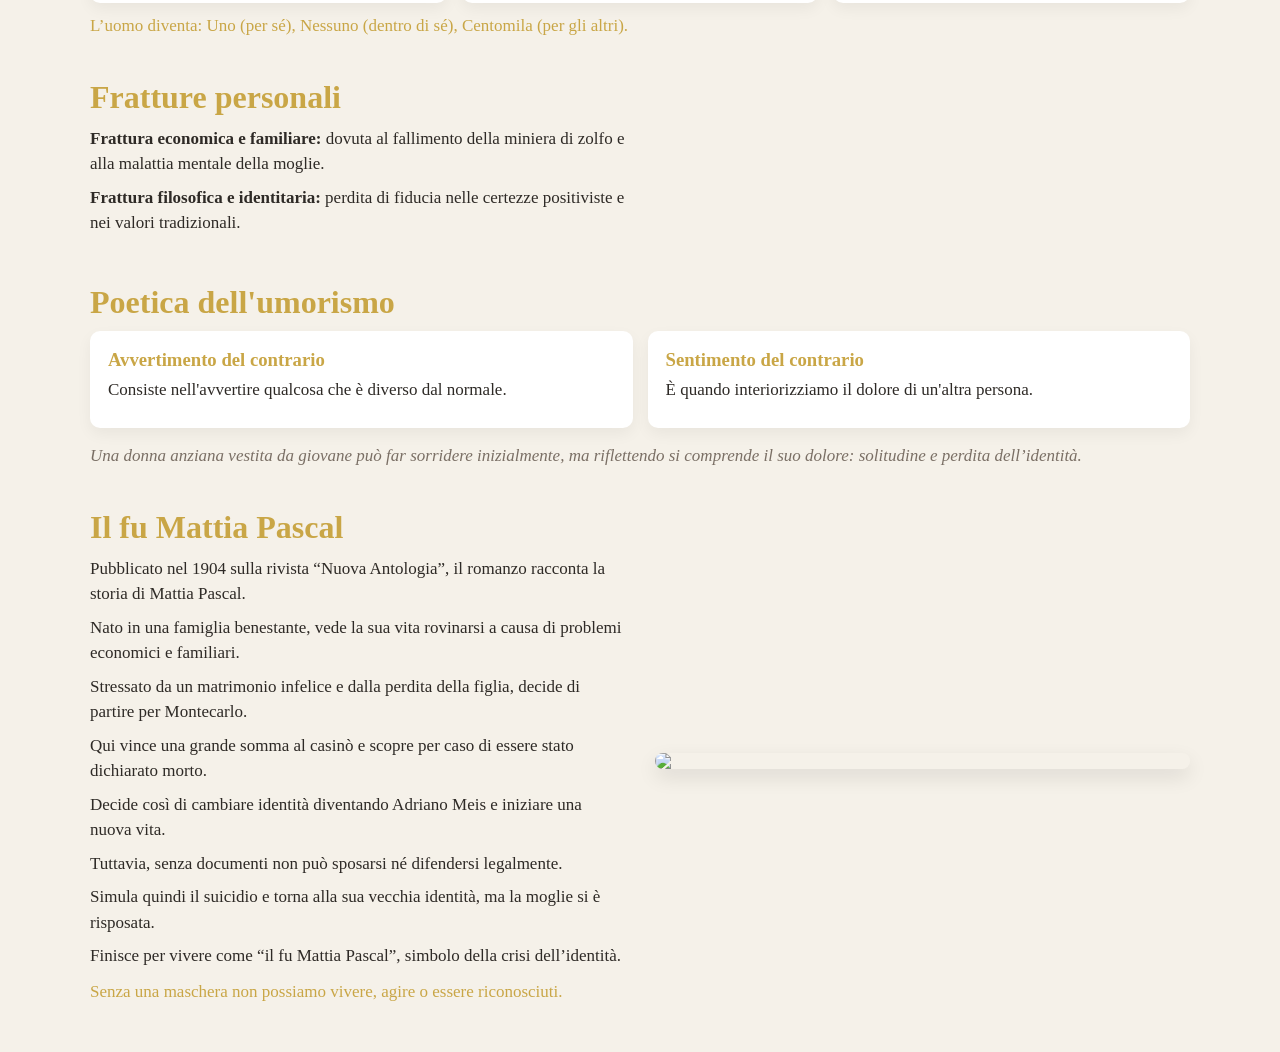
==== commit 1d0f0567: "Update index.html" ====
--- a/index.html
+++ b/index.html
@@ -7,7 +7,6 @@
 
 <link rel="stylesheet" href="style.css">
 
-<!-- FONT ELEGANTI -->
 <link href="https://fonts.googleapis.com/css2?family=Cormorant+Garamond:wght@500;600&family=Libre+Baskerville&display=swap" rel="stylesheet">
 </head>
 
@@ -15,71 +14,66 @@
 
 <div class="container">
 
-<!-- HERO -->
 <section class="hero">
     <h1>Luigi Pirandello</h1>
     <p>L'identità, la maschera e l'umorismo</p>
 </section>
 
-<!-- INTRO -->
 <section class="grid">
     <div class="text">
         <h2>Introduzione</h2>
         <p>Luigi Pirandello nacque ad Agrigento nel 1867 e morì a Roma nel 1936.</p>
-        <p>Nel 1934 vinse il <strong>Premio Nobel per la letteratura</strong>, riconoscimento che consacrò il suo ruolo centrale nella cultura europea.</p>
-        <p>È considerato uno dei più grandi innovatori del teatro e della narrativa del Novecento.</p>
-        <p>La sua opera mette in crisi le certezze tradizionali, mostrando una realtà instabile e soggettiva.</p>
-        <p>Pirandello analizza profondamente l'identità umana, dimostrando come l'uomo sia costretto a vivere dietro maschere imposte dalla società.</p>
+        <p>Nel 1934 vinse il <strong>Premio Nobel per la letteratura</strong>, diventando uno dei più importanti autori europei.</p>
+        <p>Fu drammaturgo, scrittore e poeta, noto per aver rivoluzionato il teatro e la narrativa del Novecento.</p>
+        <p>Le sue opere mettono in discussione la realtà oggettiva, mostrando una visione frammentata e soggettiva della vita.</p>
+        <p>Al centro della sua riflessione c’è il tema dell’identità, vista come qualcosa di instabile e continuamente influenzato dagli altri.</p>
     </div>
     <img src="Luigi-Pirandello-768x1024.jpg">
 </section>
 
-<!-- FILOSOFIA -->
 <section class="grid reverse">
     <img src="Copilot_20260410_205900.png">
     <div class="text">
         <h2>Filosofia e visione del mondo</h2>
-        <p>La filosofia di Pirandello si basa sul vitalismo di Bergson: la vita è un flusso continuo e chi si blocca in una forma è destinato a una morte interiore.</p>
-        <p>La realtà non è oggettiva ma multiforme e soggettiva.</p>
+        <p>Pirandello si ispira al vitalismo di Bergson: la vita è un flusso continuo e inarrestabile.</p>
+        <p>Chi si blocca in una forma fissa smette di vivere veramente ed è destinato a una sorta di morte interiore.</p>
+        <p>La realtà non è unica ma cambia da persona a persona, diventando soggettiva e multiforme.</p>
     </div>
 </section>
 
-<!-- INCOMUNICABILITÀ -->
 <section class="card-section">
-    <h2>Incomunicabilità e maschere</h2>
+    <h2>Incomunicabilità e società</h2>
 
     <div class="cards">
         <div class="card">
             <h3>Famiglia</h3>
-            <p>Luogo oppressivo pieno di tensioni, odi e menzogne.</p>
+            <p>È il primo luogo in cui l’individuo non riesce a essere se stesso, caratterizzato da tensioni, rancori e menzogne.</p>
         </div>
 
         <div class="card">
             <h3>Lavoro</h3>
-            <p>Frustrante e monotono, priva l’uomo della personalità.</p>
+            <p>È monotono e frustrante, priva l’uomo della sua individualità e lo costringe a ruoli rigidi.</p>
         </div>
 
         <div class="card">
             <h3>Società</h3>
-            <p>Impone maschere che definiscono chi siamo.</p>
+            <p>Impone maschere che definiscono chi siamo agli occhi degli altri, anche contro la nostra volontà.</p>
         </div>
     </div>
 
     <p class="highlight">
-        L’uomo diventa: Uno (per sé), Nessuno (internamente), Centomila (per gli altri).
+        L’uomo diventa: Uno (per sé), Nessuno (dentro di sé), Centomila (per gli altri).
     </p>
 </section>
 
-<!-- FRATTURE -->
 <section class="grid">
     <div class="text">
         <h2>Fratture personali</h2>
-        <p><strong>Frattura economica e familiare:</strong> dovuta all’esplosione della miniera di zolfo e alla follia della moglie.</p>
-        <p><strong>Frattura filosofica e identitaria:</strong> perdita di fiducia nelle certezze positiviste.</p>
+        <p><strong>Frattura economica e familiare:</strong> dovuta al fallimento della miniera di zolfo e alla malattia mentale della moglie.</p>
+        <p><strong>Frattura filosofica e identitaria:</strong> perdita di fiducia nelle certezze positiviste e nei valori tradizionali.</p>
     </div>
 </section>
 
-<!-- UMORISMO -->
 <section class="card-section">
     <h2>Poetica dell'umorismo</h2>
 
@@ -96,27 +90,24 @@
     </div>
 
     <p class="example">
-        Una donna anziana vestita da giovane fa inizialmente sorridere, ma riflettendo
-        si comprende il dolore nascosto dietro quel comportamento: solitudine e perdita dell’identità.
+        Una donna anziana vestita da giovane può far sorridere inizialmente, ma riflettendo si comprende il suo dolore: solitudine e perdita dell’identità.
     </p>
 </section>
 
-<!-- MATTIA PASCAL -->
 <section class="grid">
     <div class="text">
         <h2>Il fu Mattia Pascal</h2>
-        <p>Pubblicato nel 1904 sulla rivista “Nuova Antologia”, scritto mentre Pirandello vegliava la moglie malata.</p>
-        <p>Mattia Pascal, nato in una famiglia benestante, vede la sua vita andare in rovina a causa di problemi economici, familiari e personali.</p>
-        <p>Stressato dalla suocera, dalla perdita della figlia e da un matrimonio infelice, decide di partire per Montecarlo.</p>
-        <p>Qui vince una grande somma di denaro al casinò e, durante il viaggio di ritorno, legge sul giornale della propria morte.</p>
-        <p>Coglie l’occasione per cambiare identità diventando Adriano Meis e iniziare una nuova vita.</p>
-        <p>Tuttavia, senza documenti, non può sposarsi né difendersi legalmente.</p>
-        <p>Decide quindi di simulare il suicidio e tornare a essere Mattia Pascal.</p>
-        <p>Ma ormai è troppo tardi: la moglie si è risposata.</p>
-        <p>Rassegnato, vive come “il fu Mattia Pascal”, lavorando in biblioteca e visitando la propria tomba.</p>
+        <p>Pubblicato nel 1904 sulla rivista “Nuova Antologia”, il romanzo racconta la storia di Mattia Pascal.</p>
+        <p>Nato in una famiglia benestante, vede la sua vita rovinarsi a causa di problemi economici e familiari.</p>
+        <p>Stressato da un matrimonio infelice e dalla perdita della figlia, decide di partire per Montecarlo.</p>
+        <p>Qui vince una grande somma al casinò e scopre per caso di essere stato dichiarato morto.</p>
+        <p>Decide così di cambiare identità diventando Adriano Meis e iniziare una nuova vita.</p>
+        <p>Tuttavia, senza documenti non può sposarsi né difendersi legalmente.</p>
+        <p>Simula quindi il suicidio e torna alla sua vecchia identità, ma la moglie si è risposata.</p>
+        <p>Finisce per vivere come “il fu Mattia Pascal”, simbolo della crisi dell’identità.</p>
 
         <p class="highlight">
-            Senza una maschera non possiamo vivere, amare o agire.
+            Senza una maschera non possiamo vivere, agire o essere riconosciuti.
         </p>
     </div>
     <img src="Mattia2.png">
